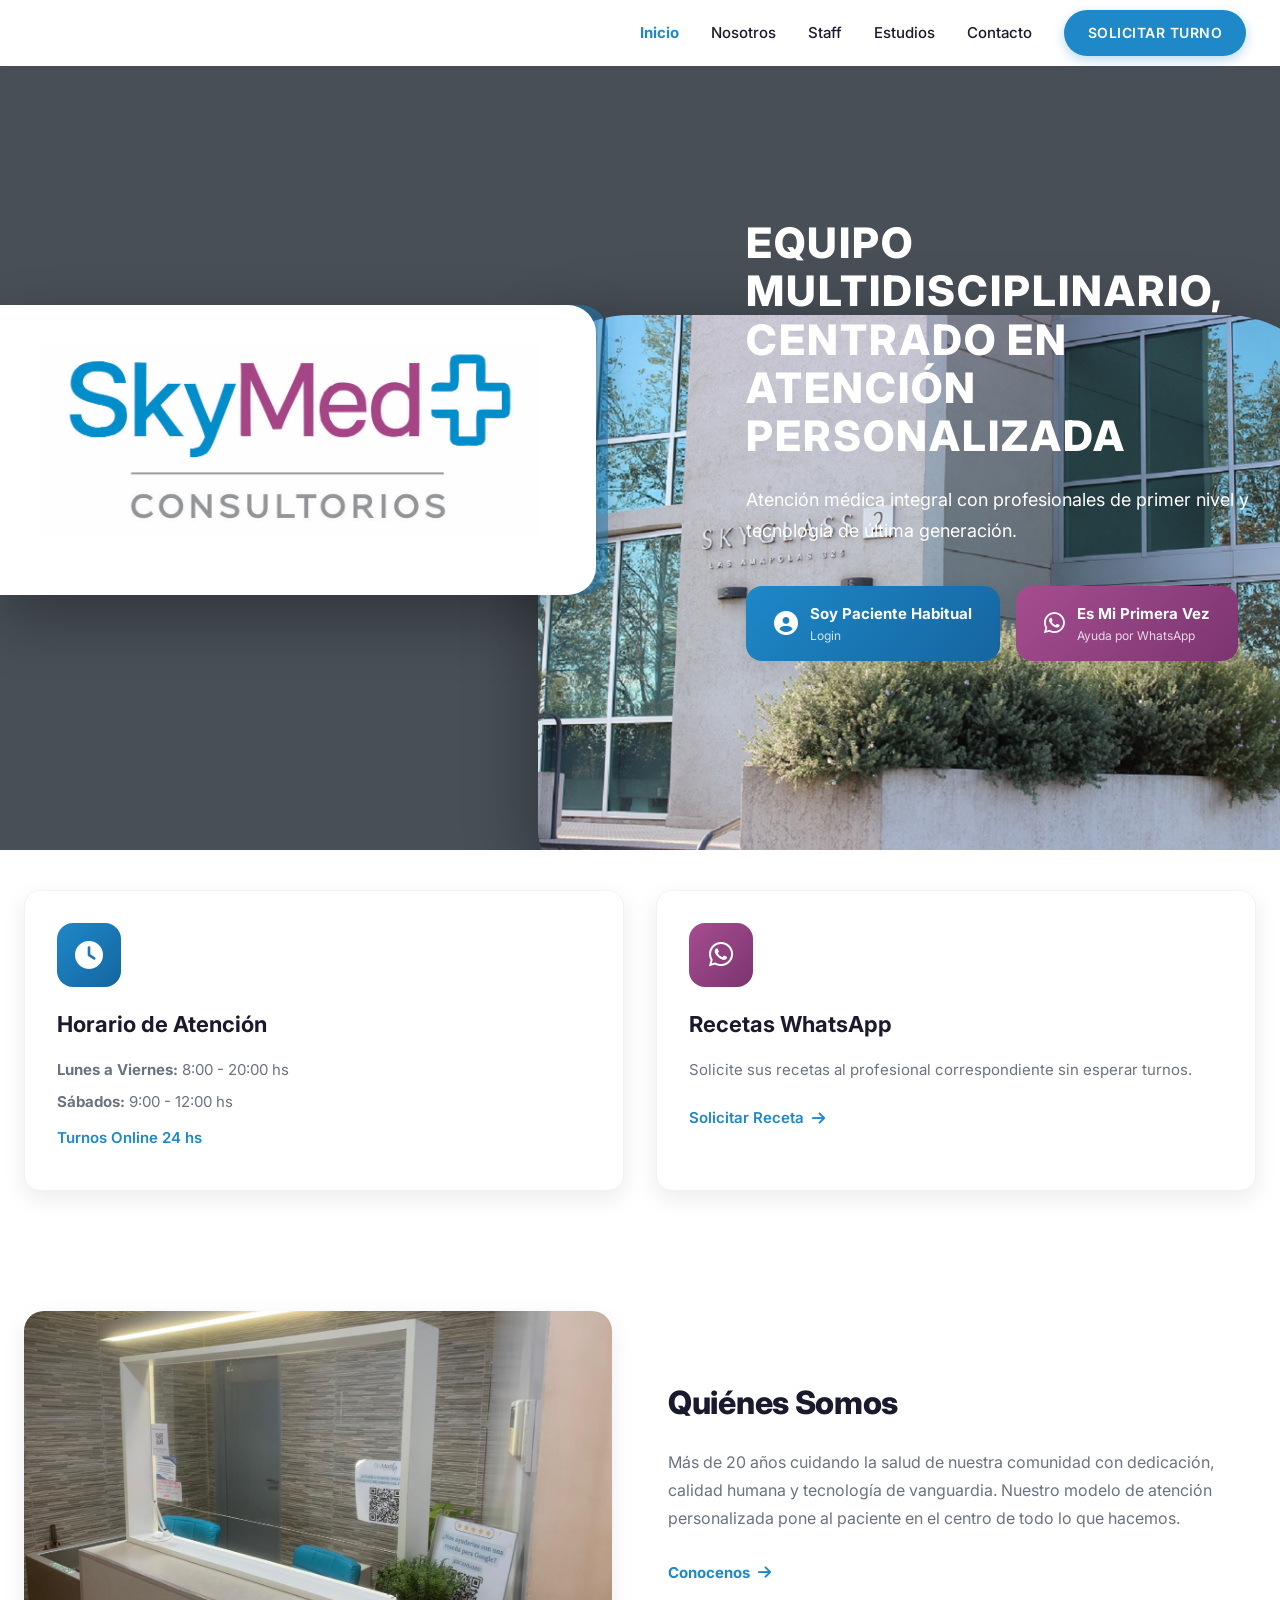
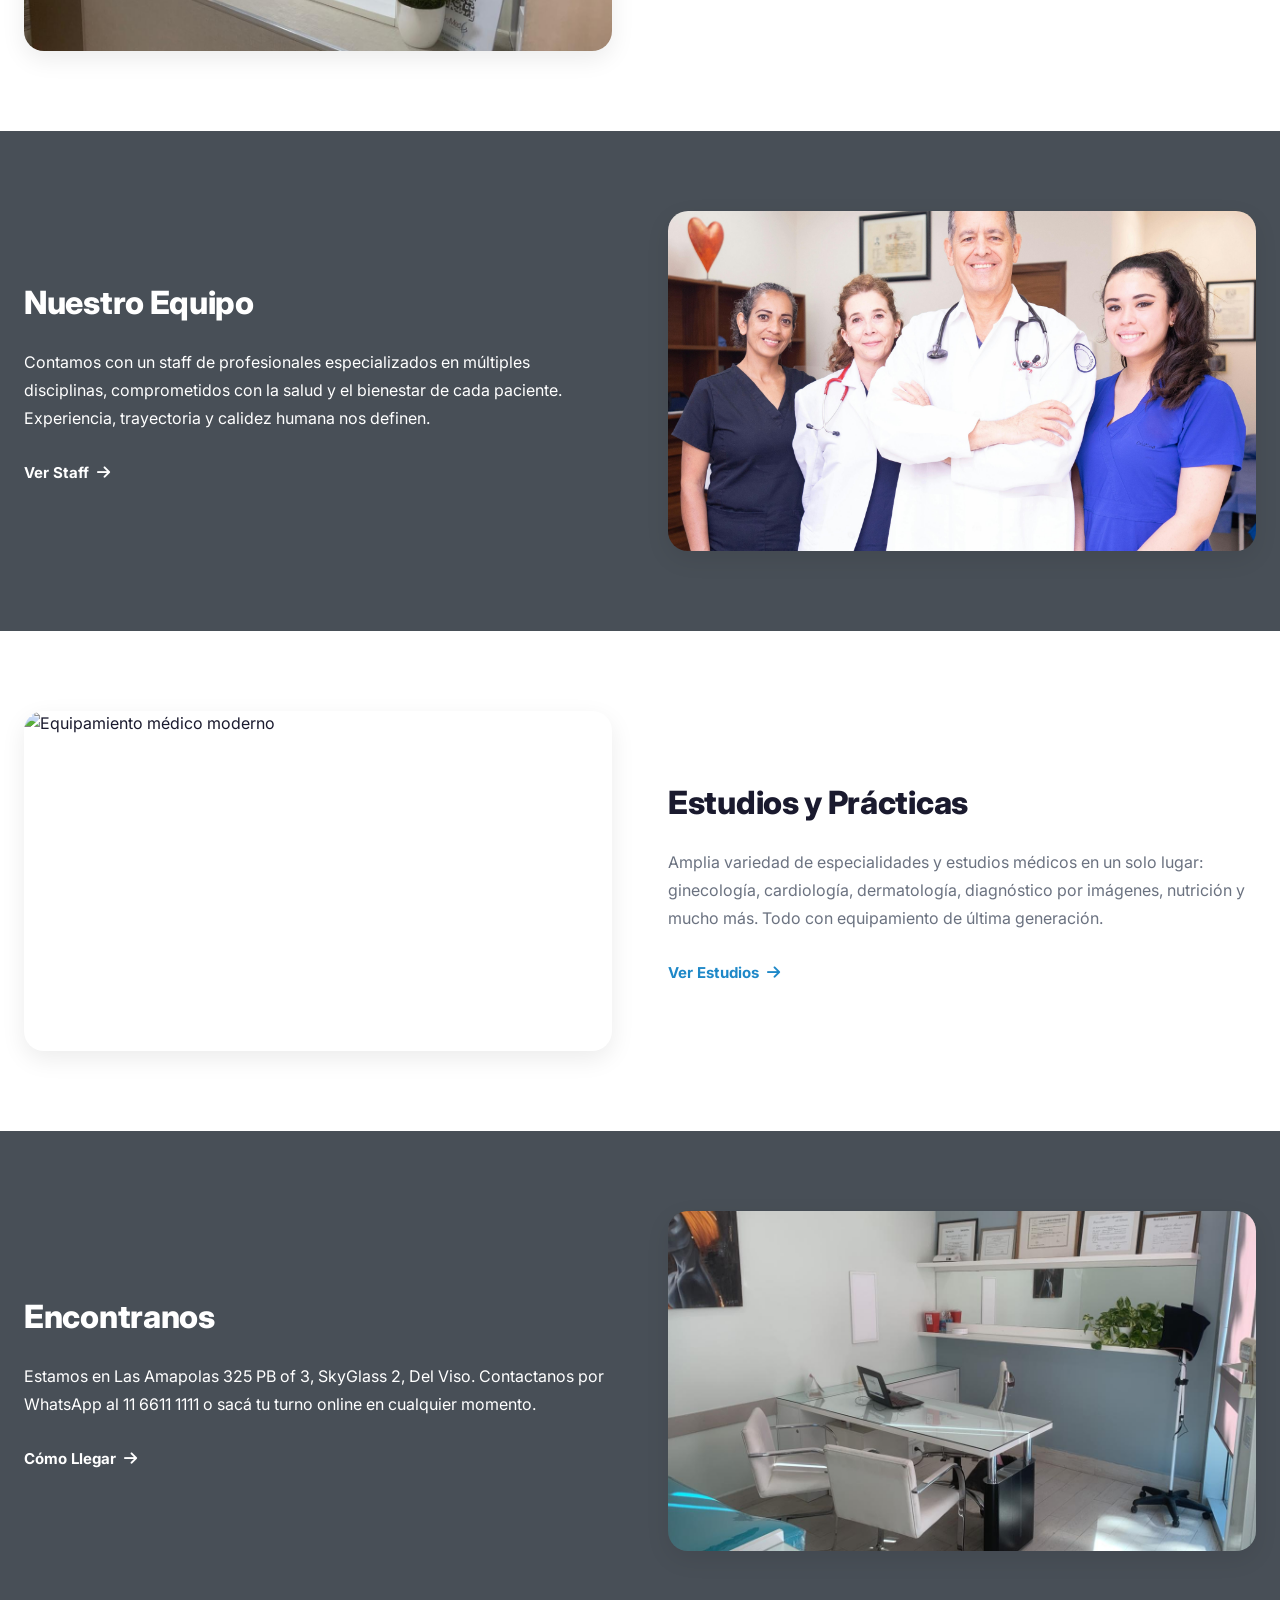
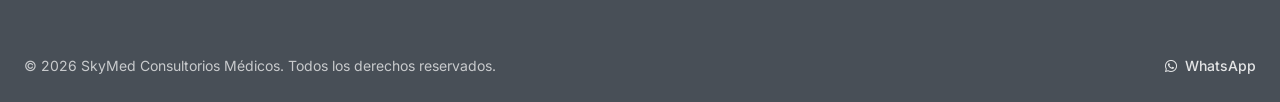
==== index.html @ 0db90db1 "terminada" ====
﻿<!DOCTYPE html>
<html lang="es">
<head>
    <meta charset="UTF-8">
    <meta name="viewport" content="width=device-width, initial-scale=1.0">
    <title>SkyMed Consultorios | Tu Salud en Manos Expertas</title>
    <link rel="icon" type="image/png" href="images/favicon.png">
    <link rel="preconnect" href="https://fonts.googleapis.com">
    <link rel="preconnect" href="https://fonts.gstatic.com" crossorigin>
    <link href="https://fonts.googleapis.com/css2?family=Inter:wght@300;400;500;600;700;800&display=swap" rel="stylesheet">
    <link rel="stylesheet" href="https://cdnjs.cloudflare.com/ajax/libs/font-awesome/6.4.0/css/all.min.css">
    <link rel="stylesheet" href="css/style.css">
</head>
<body>

    <!-- Navigation -->
    <nav class="navbar">
        <div class="container-fluid">
            <span></span>
            <div class="nav-right">
                <ul class="nav-menu">
                    <li><a href="index.html" class="active">Inicio</a></li>
                    <li><a href="nosotros.html">Nosotros</a></li>
                    <li><a href="staff.html">Staff</a></li>
                    <li><a href="estudios.html">Estudios</a></li>
                    <li><a href="contacto.html">Contacto</a></li>
                </ul>
                <div class="nav-actions">
                    <a href="https://blipdoc.com/portal/skymedconsultorios" class="cta-btn" target="_blank" rel="noopener">SOLICITAR TURNO</a>
                </div>
                <button class="mobile-toggle">
                    <span></span>
                    <span></span>
                    <span></span>
                </button>
            </div>
        </div>
    </nav>

    <!-- Hero Section -->
    <section class="hero-section">
        <div class="hero-logo-card">
            <img src="images/logo.png" alt="SkyMed Consultorios" class="hero-logo-img">
        </div>
        <div class="hero-center">
            <h1 class="hero-heading">
                EQUIPO MULTIDISCIPLINARIO,<br>
                CENTRADO EN ATENCIÓN<br>
                PERSONALIZADA
            </h1>
            <p class="hero-text">Atención médica integral con profesionales de primer nivel y tecnología de última generación.</p>
            <div class="hero-ctas">
                <a href="https://blipdoc.com/portal/skymedconsultorios" class="btn btn-primary">
                    <i class="fa-solid fa-user-circle"></i>
                    <div>
                        <strong>Soy Paciente Habitual</strong>
                        <small>Login</small>
                    </div>
                </a>
                <a href="https://wa.me/5491166111111" class="btn btn-secondary">
                    <i class="fa-brands fa-whatsapp"></i>
                    <div>
                        <strong>Es Mi Primera Vez</strong>
                        <small>Ayuda por WhatsApp</small>
                    </div>
                </a>
            </div>
        </div>
        <img src="images/consultorio.jpg" alt="" class="hero-person-img" aria-hidden="true">
    </section>

    <!-- Info Cards Section -->
    <section class="info-cards-section">
        <div class="container-fluid">
            <div class="info-cards-grid">
                <div class="info-card">
                    <div class="info-icon">
                        <i class="fa-solid fa-clock"></i>
                    </div>
                    <h3>Horario de Atención</h3>
                    <div class="info-content">
                        <p><strong>Lunes a Viernes:</strong> 8:00 - 20:00 hs</p>
                        <p><strong>Sábados:</strong> 9:00 - 12:00 hs</p>
                        <p class="highlight-text">Turnos Online 24 hs</p>
                    </div>
                </div>
                
                <div class="info-card">
                    <div class="info-icon green">
                        <i class="fa-brands fa-whatsapp"></i>
                    </div>
                    <h3>Recetas WhatsApp</h3>
                    <div class="info-content">
                        <p>Solicite sus recetas al profesional correspondiente sin esperar turnos.</p>
                        <a href="https://wa.me/5491166111111" class="card-link">Solicitar Receta <i class="fa-solid fa-arrow-right"></i></a>
                    </div>
                </div>
                

            </div>
        </div>
    </section>


    <!-- Quiénes Somos -->
    <section class="index-section">
        <div class="container-fluid">
            <div class="index-section-wrapper">
                <div class="index-section-img">
                    <img src="images/quienessomos.jpeg" alt="Equipo médico" loading="lazy">
                </div>
                <div class="index-section-content">
                    <h2 class="index-section-title">Quiénes Somos</h2>
                    <p>Más de 20 años cuidando la salud de nuestra comunidad con dedicación, calidad humana y tecnología de vanguardia. Nuestro modelo de atención personalizada pone al paciente en el centro de todo lo que hacemos.</p>
                    <a href="nosotros.html" class="index-section-link">Conocenos <i class="fa-solid fa-arrow-right"></i></a>
                </div>
            </div>
        </div>
    </section>

    <!-- Nuestro Equipo -->
    <section class="index-section index-section--alt">
        <div class="container-fluid">
            <div class="index-section-wrapper index-section-wrapper--reverse">
                <div class="index-section-img">
                    <img src="images/hero.jpg" alt="Profesionales de la salud" loading="lazy">
                </div>
                <div class="index-section-content">
                    <h2 class="index-section-title" style="color: white;">Nuestro Equipo</h2>
                    <p style="color: white;">Contamos con un staff de profesionales especializados en múltiples disciplinas, comprometidos con la salud y el bienestar de cada paciente. Experiencia, trayectoria y calidez humana nos definen.</p>
                    <a href="staff.html" class="index-section-link" style="color: white;">Ver Staff <i class="fa-solid fa-arrow-right"></i></a>
                </div>
            </div>
        </div>
    </section>

    <!-- Estudios y Prácticas -->
    <section class="index-section">
        <div class="container-fluid">
            <div class="index-section-wrapper">
                <div class="index-section-img">
                    <img src="https://images.unsplash.com/photo-1581595220892-b0739db3ba8c?w=640&q=80" alt="Equipamiento médico moderno" loading="lazy">
                </div>
                <div class="index-section-content">
                    <h2 class="index-section-title">Estudios y Prácticas</h2>
                    <p>Amplia variedad de especialidades y estudios médicos en un solo lugar: ginecología, cardiología, dermatología, diagnóstico por imágenes, nutrición y mucho más. Todo con equipamiento de última generación.</p>
                    <a href="estudios.html" class="index-section-link">Ver Estudios <i class="fa-solid fa-arrow-right"></i></a>
                </div>
            </div>
        </div>
    </section>

    <!-- Encontranos -->
    <section class="index-section index-section--alt">
        <div class="container-fluid">
            <div class="index-section-wrapper index-section-wrapper--reverse">
                <div class="index-section-img">
                    <img src="images/interior2.jpeg" alt="Consultorio SkyMed" loading="lazy">
                </div>
                <div class="index-section-content">
                    <h2 class="index-section-title" style="color: white;">Encontranos</h2>
                    <p style="color: white;">Estamos en Las Amapolas 325 PB of 3, SkyGlass 2, Del Viso. Contactanos por WhatsApp al 11 6611 1111 o sacá tu turno online en cualquier momento.</p>
                    <a href="contacto.html" class="index-section-link" style="color: white;">Cómo Llegar <i class="fa-solid fa-arrow-right"></i></a>
                </div>
            </div>
        </div>
    </section>

    <footer class="footer-bottom-simple">
        <div class="container-fluid footer-bar">
            <span>&copy; 2026 SkyMed Consultorios M&eacute;dicos. Todos los derechos reservados.</span>
            <div class="footer-bar-contact">
                <a href="https://wa.me/5491166111111"><i class="fa-brands fa-whatsapp"></i> WhatsApp</a>
            </div>
        </div>
    </footer>

    <script src="js/main.js"></script>
</body>
</html>
---- css/style.css ----
:root {
    --primary: #1E88C8;
    --primary-dark: #1565A0;
    --accent: #A64D8F;
    --text-primary: #1a1a2e;
    --text-secondary: #6b7280;
    --bg-light: #f8fafc;
    --white: #ffffff;
    --shadow-sm: 0 2px 8px rgba(0,0,0,0.04);
    --shadow-md: 0 8px 24px rgba(0,0,0,0.08);
    --shadow-lg: 0 20px 50px rgba(0,0,0,0.12);
    --radius: 16px;
    --transition: all 0.3s cubic-bezier(0.4, 0, 0.2, 1);
}

* {
    margin: 0;
    padding: 0;
    box-sizing: border-box;
}

html {
    scroll-behavior: smooth;
}

body {
    font-family: 'Inter', -apple-system, BlinkMacSystemFont, sans-serif;
    color: var(--text-primary);
    background: var(--white);
    line-height: 1.6;
    overflow-x: hidden;
}

/* Animation Base Classes */
.fade-in {
    animation: fadeInUp 1.2s ease-out forwards;
    animation-fill-mode: both;
}

.slide-in-left {
    animation: slideInLeft 1.2s ease-out forwards;
    animation-fill-mode: both;
}

.slide-in-right {
    animation: slideInRight 1.2s ease-out forwards;
    animation-fill-mode: both;
}

.scale-in {
    animation: scaleIn 1s ease-out forwards;
    animation-fill-mode: both;
}

.bounce-in {
    animation: bounceIn 1.2s cubic-bezier(0.34, 1.56, 0.64, 1) forwards;
    animation-fill-mode: both;
}

/* Hero-specific animations */
.hero-fade-up {
    animation: heroFadeUp 1.4s cubic-bezier(0.16, 1, 0.3, 1) forwards;
    animation-fill-mode: both;
}

.hero-reveal {
    animation: heroReveal 1.6s cubic-bezier(0.16, 1, 0.3, 1) forwards;
    animation-fill-mode: both;
}

.hero-scale-fade {
    animation: heroScaleFade 1.5s cubic-bezier(0.16, 1, 0.3, 1) forwards;
    animation-fill-mode: both;
}

/* Animation Delays */
.delay-1 { animation-delay: 0.1s; }
.delay-2 { animation-delay: 0.2s; }
.delay-3 { animation-delay: 0.3s; }
.delay-4 { animation-delay: 0.4s; }
.delay-5 { animation-delay: 0.5s; }
.delay-6 { animation-delay: 0.6s; }
.delay-7 { animation-delay: 0.7s; }
.delay-8 { animation-delay: 0.8s; }

.container-fluid {
    max-width: 1400px;
    margin: 0 auto;
    padding: 0 24px;
}

/* Navigation */
.navbar {
    position: fixed;
    top: 0;
    left: 0;
    right: 0;
    background: rgba(255, 255, 255, 1);
    backdrop-filter: blur(10px);
    z-index: 1000;
    padding: 10px;
    box-shadow: var(--shadow-sm);
    animation: slideDown 0.6s ease;
}

.navbar .container-fluid {
    display: flex;
    justify-content: space-between;
    align-items: center;
}

.brand {
    display: flex;
    align-items: center;
}

.logo-image {
    height: 70px;
    width: auto;
    object-fit: contain;
}

.logo {
    font-size: 24px;
    font-weight: 800;
    color: var(--text-primary);
    letter-spacing: -0.5px;
}

.logo-subtitle {
    font-size: 14px;
    font-weight: 400;
    color: var(--primary);
}

.nav-menu {
    display: flex;
    gap: 32px;
    list-style: none;
}

.nav-menu a {
    text-decoration: none;
    color: var(--text-primary);
    font-weight: 500;
    font-size: 15px;
    transition: var(--transition);
}

.nav-menu a:hover {
    color: var(--primary);
}

.nav-actions {
    display: flex;
    align-items: center;
    gap: 16px;
}

.nav-right {
    display: flex;
    align-items: center;
    gap: 32px;
}

.nav-menu a.active {
    color: var(--primary);
    font-weight: 700;
}

.phone-btn {
    color: var(--text-primary);
    font-weight: 600;
    font-size: 14px;
    text-decoration: none;
    display: flex;
    align-items: center;
    gap: 8px;
    padding: 8px 16px;
    border-radius: 8px;
    transition: var(--transition);
}

.phone-btn:hover {
    background: var(--bg-light);
}

.cta-btn {
    background: var(--primary);
    color: var(--white);
    padding: 12px 24px;
    border-radius: 50px;
    font-weight: 600;
    font-size: 14px;
    text-decoration: none;
    text-transform: uppercase;
    letter-spacing: 0.5px;
    transition: var(--transition);
    box-shadow: 0 4px 12px rgba(30, 136, 200, 0.3);
}

.cta-btn:hover {
    background: var(--primary-dark);
    transform: translateY(-2px);
    box-shadow: 0 6px 20px rgba(30, 136, 200, 0.4);
}

.mobile-toggle {
    display: none;
    flex-direction: column;
    gap: 5px;
    background: none;
    border: none;
    cursor: pointer;
    padding: 8px;
}

.mobile-toggle span {
    width: 24px;
    height: 2px;
    background: var(--text-primary);
    border-radius: 2px;
    transition: var(--transition);
}

/* Hero Section */
.hero-section {
    min-height: 100vh;
    padding-top: 80px;
    position: relative;
    display: flex;
    align-items: center;
    overflow: hidden;
    background: #484F57;
}




.hero-logo-card {
    background: #ffffff;
    border-radius: 0 28px 28px 0;
    display: flex;
    align-items: center;
    justify-content: center;
    padding: 40px 56px 60px 40px;
    box-shadow: 0 24px 60px rgba(0,0,0,0.3), 12px 0 0 rgba(30, 136, 200, 0.5);
    z-index: 2;
    transform: translateY(-40px);
}

.hero-center {
    flex: 1;
    padding: 0px 20px 100px 150px;
    max-width: 850px;
    z-index: 2;
}

.hero-person-img {
    position: absolute;
    right: -3%;
    bottom: 0;
    height: 65%;
    width: auto;
    border-radius: 12%;
    object-fit: contain;
    z-index: 1;
    pointer-events: none;
    user-select: none;
    filter: drop-shadow(-16px 0 28px rgba(0,0,0,0.25));
}

.hero-logo-img {
    width: 500px;
    height: auto;
    object-fit: contain;
}

.hero-heading {
    font-size: 42px;
    font-weight: 800;
    line-height: 1.15;
    margin-bottom: 24px;
    color: white;
    letter-spacing: 2px;
    opacity: 0;
}

.highlight {
    color: var(--primary);
    display: block;
}

.hero-text {
    font-size: 18px;
    color: white;
    margin-bottom: 40px;
    line-height: 1.7;
    opacity: 0;
}

.hero-ctas {
    display: flex;
    gap: 16px;
    flex-wrap: wrap;
    opacity: 0;
}

.btn {
    display: inline-flex;
    align-items: center;
    gap: 12px;
    padding: 16px 28px;
    border-radius: var(--radius);
    font-weight: 600;
    text-decoration: none;
    transition: var(--transition);
    box-shadow: var(--shadow-md);
}

.btn i {
    font-size: 24px;
}

.btn div {
    text-align: left;
}

.btn strong {
    display: block;
    font-size: 15px;
}

.btn small {
    display: block;
    font-size: 12px;
    opacity: 0.8;
    font-weight: 400;
}

.btn-primary {
    background: linear-gradient(135deg, #1E88C8 0%, #1565A0 100%);
    color: var(--white);
}

.btn-primary:hover {
    transform: translateY(-3px);
    box-shadow: 0 12px 32px rgba(30, 136, 200, 0.35);
}

.btn-secondary {
    background: linear-gradient(135deg, #A64D8F 0%, #7B3570 100%);
    color: var(--white);
}

.btn-secondary:hover {
    transform: translateY(-3px);
    box-shadow: 0 12px 32px rgba(166, 77, 143, 0.35);
}

.hero-right {
    display: flex;
    flex-direction: column;
    justify-content: center;
    padding-left: 60px;
}

.specialties-card {
    background: var(--white);
    border-radius: 24px;
    padding: 32px;
    box-shadow: var(--shadow-lg);
    max-width: 700px;
    width: 100%;
    max-height: 105vh;
    overflow-y: auto;
    opacity: 0;
}

.card-title {
    font-size: 20px;
    font-weight: 700;
    margin-bottom: 24px;
    color: var(--text-primary);
    text-align: center;
}

.specialties-grid {
    display: grid;
    grid-template-columns: repeat(4, 1fr);
    gap: 12px;
}

.spec-item {
    display: flex;
    flex-direction: column;
    align-items: center;
    gap: 8px;
    padding: 12px 8px;
    border-radius: 12px;
    background: var(--bg-light);
    transition: var(--transition);
    cursor: pointer;
}

.spec-item:hover {
    background: var(--white);
    box-shadow: var(--shadow-sm);
    transform: translateY(-4px);
}

.spec-icon {
    width: 44px;
    height: 44px;
    border-radius: 12px;
    background: linear-gradient(135deg, #e0f2fe 0%, #bae6fd 100%);
    color: var(--accent);
    display: flex;
    align-items: center;
    justify-content: center;
    font-size: 20px;
}

.spec-item p {
    font-size: 11px;
    font-weight: 600;
    color: var(--text-primary);
    text-align: center;
    line-height: 1.2;
}

/* Info Cards Section */
.info-cards-section {
    padding: 40px 0;
    background: var(--white);
    margin-top: -50px;
    position: relative;
    z-index: 5;
}

.info-cards-grid {
    display: grid;
    grid-template-columns: repeat(auto-fit, minmax(300px, 1fr));
    gap: 32px;
}

.info-card {
    background: var(--white);
    border-radius: var(--radius);
    padding: 32px;
    box-shadow: var(--shadow-md);
    transition: var(--transition);
    border: 1px solid rgba(0,0,0,0.05);
}

.info-card:hover {
    transform: translateY(-8px);
    box-shadow: var(--shadow-lg);
}

.info-icon {
    width: 64px;
    height: 64px;
    border-radius: 16px;
    background: linear-gradient(135deg, #1E88C8 0%, #1565A0 100%);
    color: var(--white);
    display: flex;
    align-items: center;
    justify-content: center;
    font-size: 28px;
    margin-bottom: 20px;
}

.info-icon.green {
    background: linear-gradient(135deg, #A64D8F 0%, #7B3570 100%);
}

.info-icon.blue {
    background: linear-gradient(135deg, #1E88C8 0%, #1565A0 100%);
}

.info-card h3 {
    font-size: 22px;
    font-weight: 700;
    margin-bottom: 16px;
    color: var(--text-primary);
}

.info-content p {
    font-size: 15px;
    color: var(--text-secondary);
    line-height: 1.6;
    margin-bottom: 8px;
}

.info-content .highlight-text {
    color: var(--primary);
    font-weight: 600;
    margin-top: 12px;
}

.info-content .small-text {
    font-size: 13px;
    color: #9ca3af;
}

.card-link {
    display: inline-flex;
    align-items: center;
    gap: 8px;
    margin-top: 16px;
    color: var(--primary);
    font-weight: 600;
    font-size: 15px;
    text-decoration: none;
    transition: var(--transition);
}

.card-link:hover {
    gap: 12px;
    color: var(--primary-dark);
}

/* About Section */
.about-section {
    padding: 100px 0;
    background: linear-gradient(180deg, var(--white) 0%, var(--bg-light) 100%);
}

.about-wrapper {
    display: grid;
    grid-template-columns: 1fr 1fr;
    gap: 60px;
    align-items: center;
}

.about-image {
    position: relative;
    border-radius: 24px;
    overflow: hidden;
    box-shadow: var(--shadow-lg);
}

.consultorio-img {
    width: 100%;
    height: 100%;
    object-fit: cover;
    display: block;
    transition: var(--transition);
}

.about-image:hover .consultorio-img {
    transform: scale(1.05);
}

.about-content {
    padding: 20px;
}

.about-content .section-heading {
    text-align: left;
    margin-bottom: 24px;
    font-size: 42px;
}

.about-intro {
    font-size: 18px;
    color: var(--text-secondary);
    margin-bottom: 40px;
    line-height: 1.7;
}

.about-feature {
    display: flex;
    gap: 20px;
    margin-bottom: 32px;
    align-items: flex-start;
}

.feature-icon {
    width: 56px;
    height: 56px;
    min-width: 56px;
    border-radius: 12px;
    background: linear-gradient(135deg, var(--primary) 0%, var(--primary-dark) 100%);
    color: var(--white);
    display: flex;
    align-items: center;
    justify-content: center;
    font-size: 24px;
}

.about-feature h4 {
    font-size: 20px;
    font-weight: 700;
    margin-bottom: 8px;
    color: var(--text-primary);
}

.about-feature p {
    font-size: 15px;
    color: var(--text-secondary);
    line-height: 1.6;
}

/* Medical Checkups Section */
.checkups-section {
    padding: 60px 0;
    background: linear-gradient(180deg, #f8fafc 0%, var(--white) 100%);
}

.section-subtitle {
    text-align: center;
    font-size: 18px;
    color: var(--text-secondary);
    margin-top: -40px;
    margin-bottom: 60px;
}

.checkups-grid {
    display: grid;
    grid-template-columns: repeat(auto-fit, minmax(320px, 1fr));
    gap: 32px;
}

.checkup-card {
    background: var(--white);
    border-radius: var(--radius);
    padding: 36px;
    box-shadow: var(--shadow-sm);
    transition: var(--transition);
    border: 2px solid transparent;
}

.checkup-card:hover {
    border-color: var(--primary);
    transform: translateY(-8px);
    box-shadow: var(--shadow-lg);
}

.checkup-icon {
    width: 72px;
    height: 72px;
    border-radius: 16px;
    background: linear-gradient(135deg, #e0f2fe 0%, #bae6fd 100%);
    color: var(--accent);
    display: flex;
    align-items: center;
    justify-content: center;
    font-size: 32px;
    margin-bottom: 24px;
}

.checkup-card h3 {
    font-size: 20px;
    font-weight: 700;
    margin-bottom: 12px;
    color: var(--text-primary);
}

.checkup-card p {
    font-size: 15px;
    color: var(--text-secondary);
    line-height: 1.7;
}

/* ========================
   SECTION HEADING GENERIC
======================== */
.section-heading {
    font-size: 40px;
    font-weight: 800;
    text-align: center;
    margin-bottom: 16px;
    color: var(--text-primary);
}

/* ========================
   NAV LOGO (subpages)
======================== */
.nav-logo-link {
    display: flex;
    align-items: center;
    text-decoration: none;
    flex-shrink: 0;
}

.nav-logo-img {
    height: 56px;
    width: auto;
    object-fit: contain;
}

.nav-menu a.active {
    color: var(--primary);
    font-weight: 700;
}

/* ========================
   PAGE HEADER (subpages)
======================== */
.page-header {
    position: relative;
    background-size: cover;
    background-position: center;
    background-repeat: no-repeat;
    padding: 120px 0 56px;
    margin-top: 0;
}

.page-header::before {
    content: '';
    position: absolute;
    inset: 0;
    background: rgba(30, 40, 55, 0.72);
    z-index: 1;
}

.page-header .container-fluid {
    position: relative;
    z-index: 2;
}

.page-header--staff {
    background-image: url('../images/interior.jpeg');
}

.page-header--estudios {
    background-image: url('../images/interior2.jpeg');
}

.page-header--nosotros {
    background-image: url('../images/consultorio.jpg');
}

.page-header--contacto {
    background-image: url('../images/otroconsultorio.jpeg');
}

.page-header-title {
    font-size: 52px;
    font-weight: 800;
    color: white;
    letter-spacing: 6px;
    margin: 0 0 12px;
}

.page-header-subtitle {
    font-size: 17px;
    color: rgba(255,255,255,0.65);
    margin: 0;
}

/* ========================
   NOSOTROS PAGE
======================== */
.nosotros-section {
    background: var(--white);
    padding-bottom: 80px;
}

.nosotros-wrapper {
    display: grid;
    grid-template-columns: 1fr 1fr;
    gap: 60px;
    align-items: center;
    padding: 80px 0;
}

.nosotros-left {
    display: flex;
    flex-direction: column;
    gap: 32px;
}

.nosotros-map-img {
    width: 100%;
    border-radius: var(--radius);
    box-shadow: var(--shadow-md);
    object-fit: cover;
}

.nosotros-subtitle {
    font-size: 26px;
    font-weight: 700;
    color: var(--text-primary);
    margin-bottom: 28px;
    line-height: 1.3;
}

.nosotros-text {
    font-size: 17px;
    color: var(--text-secondary);
    line-height: 1.85;
    margin-bottom: 20px;
}

.lema-card {
    background: #484F57;
    border-radius: 20px;
    padding: 48px 40px;
    text-align: center;
}

.lema-label {
    font-size: 12px;
    font-weight: 700;
    letter-spacing: 4px;
    color: rgba(255,255,255,0.55);
    text-transform: uppercase;
    margin-bottom: 24px;
}

.lema-quote {
    font-size: 22px;
    font-weight: 600;
    color: white;
    font-style: italic;
    line-height: 1.6;
    margin: 0;
    padding: 0;
    border: none;
}

/* ========================
   STAFF PAGE
======================== */
.staff-section {
    background: var(--bg-light);
    padding-bottom: 80px;
    max-width: 1800px;
}

/* Filter bar */
.staff-filters-toggle {
    display: none;
}

.staff-filters {
    display: flex;
    flex-wrap: wrap;
    gap: 10px;
    padding: 32px 0 8px;
    justify-content: center;
    top: 72px;
    z-index: 90;
    background: var(--bg-light);
    padding-bottom: 18px;
}

.staff-filters-list {
    display: contents;
}

.staff-filter-btn {
    padding: 8px 18px;
    border: 2px solid rgba(30, 136, 200, 0.2);
    border-radius: 50px;
    background: var(--white);
    color: var(--text-secondary);
    font-family: 'Inter', sans-serif;
    font-size: 14px;
    font-weight: 500;
    cursor: pointer;
    transition: var(--transition);
    white-space: nowrap;
}

.staff-filter-btn:hover {
    border-color: var(--primary);
    color: var(--primary);
    background: rgba(30, 136, 200, 0.06);
}

.staff-filter-btn.active {
    background: linear-gradient(135deg, var(--primary) 0%, var(--primary-dark) 100%);
    color: white;
    border-color: transparent;
    box-shadow: 0 4px 12px rgba(30, 136, 200, 0.3);
}

/* Staff groups flow grid */
.staff-groups-flow {
    display: grid;
    grid-template-columns: repeat(4, 1fr);
    gap: 30px;
    padding-top: 40px;
}

.staff-group[data-count="4"] { grid-column: span 4; }
.staff-group[data-count="3"] { grid-column: span 3; }
.staff-group[data-count="2"] { grid-column: span 2; }
.staff-group[data-count="1"] { grid-column: span 1; }

/* Visual order for optimal row packing */
.staff-group[data-category="cardiologia"] { order: 1; }
.staff-group[data-category="clinica-medica"] { order: 2; }
.staff-group[data-category="cirugia-plastica"] { order: 3; }
.staff-group[data-category="dermatologia"] { order: 4; }
.staff-group[data-category="diagnosticos-por-imagenes"] { order: 5; }
.staff-group[data-category="pediatria"] { order: 6; }
.staff-group[data-category="fonoaudiologia"] { order: 7; }
.staff-group[data-category="proctologia"] { order: 8; }
.staff-group[data-category="neumonologia"] { order: 9; }
.staff-group[data-category="psicologia"] { order: 10; }
.staff-group[data-category="oftalmologia"] { order: 11; }
.staff-group[data-category="traumatologia"] { order: 12; }
.staff-group[data-category="rpg"] { order: 13; }
.staff-group[data-category="endocrinologia"] { order: 14; }
.staff-group[data-category="flebologia"] { order: 15; }
.staff-group[data-category="gastroenterologia"] { order: 16; }
.staff-group[data-category="ginecologia"] { order: 17; }
.staff-group[data-category="neurociencias"] { order: 18; }
.staff-group[data-category="nutricion"] { order: 19; }
.staff-group[data-category="otorrinolaringologia"] { order: 20; }
.staff-group[data-category="urologia"] { order: 21; }

.staff-group {
    padding-top: 0;
}

.staff-group:first-child {
    padding-top: 0;
}

.staff-group.hidden {
    display: none;
}

.staff-group-header {
    display: flex;
    align-items: center;
    gap: 10px;
    margin-bottom: 16px;
    padding-bottom: 10px;
    border-bottom: 2px solid rgba(30, 136, 200, 0.15);
}

.staff-group-icon {
    width: 34px;
    height: 34px;
    border-radius: 9px;
    background: linear-gradient(135deg, var(--primary) 0%, var(--primary-dark) 100%);
    color: white;
    display: flex;
    align-items: center;
    justify-content: center;
    font-size: 15px;
    flex-shrink: 0;
}

.staff-group-title {
    font-size: 16px;
    font-weight: 700;
    color: var(--text-primary);
    letter-spacing: 0.3px;
    white-space: nowrap;
    overflow: hidden;
    text-overflow: ellipsis;
}

.staff-grid {
    display: grid;
    grid-template-columns: repeat(auto-fit, minmax(300px, 300px));
    gap: 20px;
}

.staff-card {
    background: var(--white);
    border-radius: var(--radius);
    overflow: hidden;
    text-align: center;
    transition: var(--transition);
    border: 2px solid transparent;
    box-shadow: var(--shadow-sm);
}

.staff-card:hover {
    border-color: var(--primary);
    transform: translateY(-4px);
    box-shadow: var(--shadow-md);
}

.staff-card-img {
    width: 100%;
    height: 300px;
    object-fit: cover;
    display: block;
}

.staff-card-body {
    padding: 24px 20px;
}

.staff-card-name {
    font-size: 17px;
    font-weight: 700;
    color: var(--text-primary);
    margin-bottom: 6px;
}

.staff-card-specialty {
    font-size: 14px;
    color: var(--primary);
    font-weight: 600;
    text-transform: uppercase;
    letter-spacing: 0.5px;
    margin-bottom: 12px;
}

.staff-card-insurance {
    font-size: 13px;
    color: var(--text-secondary);
    display: flex;
    align-items: center;
    justify-content: center;
    gap: 6px;
}

.staff-card-insurance i {
    color: var(--primary);
    font-size: 14px;
}

.staff-placeholder {
    padding: 100px 0;
    text-align: center;
    font-size: 22px;
    color: var(--text-secondary);
    font-style: italic;
}

/* ========================
   ESTUDIOS PAGE
======================== */
.estudios-section {
    background: var(--white);
    padding-bottom: 80px;
}

.estudios-grid {
    display: grid;
    grid-template-columns: repeat(auto-fill, minmax(400px, 1fr));
    gap: 28px;
    padding: 70px 0;
    align-items: start;
}

.estudio-card {
    background: var(--white);
    border-radius: var(--radius);
    padding: 32px;
    box-shadow: var(--shadow-md);
    border: 1px solid rgba(0,0,0,0.05);
    border-top: 4px solid #1E88C8;
    transition: var(--transition);
    display: flex;
    flex-direction: column;
    height: auto;
}

.estudio-card:hover {
    transform: translateY(-6px);
    box-shadow: var(--shadow-lg);
    border-top-color: #A64D8F;
}

.estudio-icon {
    width: 56px;
    height: 56px;
    border-radius: 14px;
    background: linear-gradient(135deg, #1E88C8 0%, #1565A0 100%);
    color: white;
    display: flex;
    align-items: center;
    justify-content: center;
    font-size: 24px;
    margin-bottom: 20px;
}

.estudio-card h3 {
    font-size: 18px;
    font-weight: 700;
    color: var(--text-primary);
    margin-bottom: 16px;
}

.estudio-card ul {
    list-style: none;
    padding: 0;
    margin: 0;
    display: flex;
    flex-direction: column;
    gap: 8px;
}

.estudio-card ul li {
    font-size: 14px;
    color: var(--text-secondary);
    padding-left: 18px;
    position: relative;
    line-height: 1.5;
}

.estudio-card ul li::before {
    content: '—';
    position: absolute;
    left: 0;
    color: #1E88C8;
    font-weight: 700;
}

/* ========================
   CONTACTO PAGE
======================== */
.contacto-section {
    background: var(--white);
    padding-bottom: 80px;
}

.contacto-wrapper {
    display: grid;
    grid-template-columns: 1fr 1fr;
    gap: 60px;
    align-items: start;
    padding: 70px 0;
}

.contacto-map iframe {
    border-radius: 16px;
    width: 100%;
    height: 450px;
}

.contacto-title {
    font-size: 28px;
    font-weight: 700;
    color: var(--text-primary);
    margin-bottom: 40px;
}

.contacto-items {
    display: flex;
    flex-direction: column;
    gap: 28px;
}

.contacto-item {
    display: flex;
    align-items: flex-start;
    gap: 20px;
}

.contacto-icon {
    width: 52px;
    height: 52px;
    min-width: 52px;
    border-radius: 14px;
    background: linear-gradient(135deg, #1E88C8 0%, #1565A0 100%);
    color: white;
    display: flex;
    align-items: center;
    justify-content: center;
    font-size: 22px;
}

.contacto-icon.violet {
    background: linear-gradient(135deg, #A64D8F 0%, #7B3570 100%);
}

.contacto-label {
    font-size: 12px;
    font-weight: 700;
    letter-spacing: 2px;
    text-transform: uppercase;
    color: var(--text-secondary);
    margin-bottom: 6px;
}

.contacto-value {
    font-size: 17px;
    font-weight: 600;
    color: var(--text-primary);
    text-decoration: none;
    line-height: 1.6;
}

a.contacto-value:hover {
    color: var(--primary);
}

/* ========================
   FOOTER SIMPLE BAR
======================== */
.footer-bottom-simple {
    background: #484F57;
    padding: 24px 0;
    margin-top: auto;
}

.footer-bar {
    display: flex;
    justify-content: space-between;
    align-items: center;
    gap: 16px;
    flex-wrap: wrap;
    color: rgba(255,255,255,0.7);
    font-size: 14px;
}

.footer-bar-contact {
    display: flex;
    gap: 24px;
}

.footer-bar-contact a {
    color: rgba(255,255,255,0.85);
    text-decoration: none;
    font-size: 14px;
    font-weight: 500;
    display: flex;
    align-items: center;
    gap: 8px;
    transition: var(--transition);
}

.footer-bar-contact a:hover {
    color: white;
}

/* Footer Section */
.footer-section {
    background: linear-gradient(180deg, #f8fafc 0%, #e5e7eb 100%);
    padding: 80px 0 0;
}

.footer-content {
    display: grid;
    grid-template-columns: 1fr 1fr;
    gap: 60px;
    margin-bottom: 60px;
}

.footer-left {
    display: flex;
    align-items: center;
    min-height: 450px;
}

.footer-map {
    width: 100%;
    height: 100%;
}

.footer-map iframe {
    border-radius: 12px;
}

.footer-right {
    display: flex;
    flex-direction: column;
    justify-content: center;
}

.footer-title {
    font-size: 24px;
    font-weight: 700;
    margin-bottom: 20px;
    color: var(--text-primary);
}

.footer-title.mt {
    margin-top: 40px;
}

.contact-info {
    display: flex;
    flex-direction: column;
    gap: 16px;
}

.contact-item {
    display: flex;
    align-items: center;
    gap: 12px;
    font-size: 16px;
    color: var(--text-secondary);
}

.contact-item i {
    font-size: 20px;
    color: var(--primary);
    width: 24px;
}

.schedule {
    font-size: 16px;
    color: var(--text-secondary);
    line-height: 1.8;
}

.social-icons {
    display: flex;
    gap: 16px;
    margin-top: 32px;
}

.social-icons a {
    width: 48px;
    height: 48px;
    border-radius: 50%;
    background: var(--white);
    display: flex;
    align-items: center;
    justify-content: center;
    color: var(--text-primary);
    font-size: 20px;
    transition: var(--transition);
    box-shadow: var(--shadow-sm);
}

.social-icons a:hover {
    background: var(--primary);
    color: var(--white);
    transform: translateY(-4px);
    box-shadow: var(--shadow-md);
}

.footer-bottom {
    background: rgba(0, 0, 0, 0.05);
    padding: 24px 0;
    text-align: center;
}

.footer-bottom p {
    font-size: 14px;
    color: var(--text-secondary);
}

/* ===== INDEX SECTIONS ===== */
.index-section {
    padding: 80px 0;
    background: var(--white);
}

.index-section--alt {
    background: #484F57;
}

.index-section-wrapper {
    display: grid;
    grid-template-columns: 1fr 1fr;
    gap: 56px;
    align-items: center;
    position: relative;
    cursor: pointer;
}

.index-section-wrapper--reverse {
    direction: rtl;
}

.index-section-wrapper--reverse > * {
    direction: ltr;
}

.index-section-img {
    border-radius: 20px;
    overflow: hidden;
    box-shadow: var(--shadow-md);
}

.index-section-img img {
    width: 100%;
    height: 340px;
    object-fit: cover;
    display: block;
    transition: transform 0.5s ease;
}

.index-section-img:hover img {
    transform: scale(1.04);
}

.index-section-title {
    font-size: 32px;
    font-weight: 800;
    color: var(--text-primary);
    margin-bottom: 20px;
    letter-spacing: -0.3px;
}

.index-section-content p {
    font-size: 16px;
    color: var(--text-secondary);
    line-height: 1.75;
    margin-bottom: 28px;
}

.index-section-link {
    display: inline-flex;
    align-items: center;
    gap: 8px;
    font-size: 15px;
    font-weight: 700;
    color: var(--primary);
    text-decoration: none;
    transition: var(--transition);
}

.index-section-link::after {
    content: '';
    position: absolute;
    inset: 0;
    z-index: 1;
}

.index-section-link:hover {
    color: var(--accent);
    gap: 12px;
}

/* ===== CONSULTORIO FOTOS ===== */
.consultorio-fotos-section {
    background: #f8fafc;
    padding: 70px 0;
}

.consultorio-fotos-title {
    font-size: 32px;
    font-weight: 700;
    color: var(--text-primary);
    margin-bottom: 40px;
    text-align: center;
}

.consultorio-fotos-grid {
    display: grid;
    grid-template-columns: 1fr 1fr;
    gap: 32px;
}

.consultorio-foto-block {
    position: relative;
    border-radius: 20px;
    overflow: hidden;
    box-shadow: var(--shadow-md);
}

.consultorio-foto {
    width: 100%;
    height: 500px;
    object-fit: cover;
    display: block;
    transition: transform 0.4s ease;
}

.consultorio-foto-block:hover .consultorio-foto {
    transform: scale(1.04);
}

.interior-placeholder {
    background: linear-gradient(135deg, #484F57 0%, #384049 100%);
    height: 340px;
    display: flex;
    flex-direction: column;
    align-items: center;
    justify-content: center;
    gap: 12px;
    color: rgba(255,255,255,0.35);
    font-size: 52px;
}

.interior-placeholder p {
    font-size: 18px;
    font-weight: 600;
    color: rgba(255,255,255,0.6);
    margin: 0;
}

.interior-placeholder span {
    font-size: 13px;
    color: rgba(255,255,255,0.3);
}

.foto-label {
    position: absolute;
    bottom: 16px;
    left: 20px;
    background: rgba(0,0,0,0.55);
    color: white;
    font-size: 12px;
    font-weight: 600;
    padding: 6px 14px;
    border-radius: 20px;
    backdrop-filter: blur(4px);
    letter-spacing: 0.5px;
    text-transform: uppercase;
}

/* ===== ESTUDIO DOCTOR BADGE ===== */
.estudio-doctors-badges {
    display: flex;
    flex-direction: column;
    gap: 8px;
    margin-top: 16px;
}

.estudio-doctors-badges .estudio-doctor-badge {
    margin-top: 0;
}

.estudio-doctor-badge {
    display: flex;
    align-items: center;
    gap: 12px;
    margin-top: 16px;
    padding: 10px 12px;
    background: rgba(30, 136, 200, 0.05);
    border-radius: 12px;
    border: 1px solid rgba(30, 136, 200, 0.12);
}

.estudio-doctor-img {
    width: 48px;
    height: 48px;
    border-radius: 50%;
    object-fit: cover;
    border: 2px solid var(--primary);
    flex-shrink: 0;
}

.estudio-doctor-info {
    display: flex;
    flex-direction: column;
    gap: 2px;
}

.estudio-doctor-name {
    font-size: 13px;
    font-weight: 600;
    color: var(--text-primary);
}

.estudio-doctor-insurance {
    font-size: 12px;
    color: var(--text-secondary);
}

.estudio-doctor-insurance i {
    color: var(--primary);
    margin-right: 4px;
}

/* ===== ESTUDIO TURNO BUTTON ===== */
.estudio-turno {
    margin-top: auto;
    padding-top: 16px;
    border-top: 1px solid rgba(0,0,0,0.06);
}

.estudio-turno-btn {
    display: inline-flex;
    align-items: center;
    gap: 8px;
    background: linear-gradient(135deg, var(--primary) 0%, var(--primary-dark) 100%);
    color: white;
    font-size: 13px;
    font-weight: 700;
    padding: 10px 20px;
    border-radius: 50px;
    text-decoration: none;
    letter-spacing: 0.3px;
    transition: var(--transition);
    box-shadow: 0 4px 12px rgba(30, 136, 200, 0.25);
}

.estudio-turno-btn:hover {
    background: linear-gradient(135deg, var(--accent) 0%, #7B3570 100%);
    transform: translateY(-2px);
    box-shadow: 0 6px 16px rgba(166, 77, 143, 0.3);
}

/* ========================
   POPUP CONTENT STYLES
======================== */
.popup-estudio-detail {
    text-align: center;
    padding: 16px 0;
}

.popup-estudio-icon {
    width: 72px;
    height: 72px;
    border-radius: 18px;
    background: linear-gradient(135deg, var(--primary) 0%, var(--primary-dark) 100%);
    color: white;
    display: flex;
    align-items: center;
    justify-content: center;
    font-size: 32px;
    margin: 0 auto 24px;
}

.popup-estudio-title {
    font-size: 28px;
    font-weight: 800;
    color: var(--text-primary);
    margin-bottom: 24px;
}

.popup-estudio-list {
    list-style: none;
    padding: 0;
    margin: 0 auto 32px;
    max-width: 400px;
    text-align: left;
    display: flex;
    flex-direction: column;
    gap: 10px;
}

.popup-estudio-list li {
    font-size: 15px;
    color: var(--text-secondary);
    padding-left: 20px;
    position: relative;
    line-height: 1.6;
}

.popup-estudio-list li::before {
    content: '—';
    position: absolute;
    left: 0;
    color: var(--primary);
    font-weight: 700;
}

.popup-no-data {
    font-size: 15px;
    color: var(--text-secondary);
    line-height: 1.7;
    margin-bottom: 28px;
}

.popup-turno {
    text-align: center;
    margin-top: 28px;
    padding-top: 20px;
    border-top: 1px solid rgba(0,0,0,0.06);
}

.popup-doctors-title {
    font-size: 28px;
    font-weight: 800;
    color: var(--text-primary);
    text-align: center;
    margin-bottom: 32px;
}

.popup-doctors-grid {
    display: grid;
    grid-template-columns: repeat(auto-fill, minmax(220px, 1fr));
    gap: 24px;
}

.popup-doctor-card {
    background: var(--bg-light);
    border-radius: var(--radius);
    padding: 24px 16px;
    text-align: center;
    transition: var(--transition);
    border: 2px solid transparent;
}

.popup-doctor-card:hover {
    border-color: var(--primary);
    transform: translateY(-3px);
    box-shadow: var(--shadow-sm);
}

.popup-doctor-img {
    width: 110px;
    height: 110px;
    border-radius: 50%;
    object-fit: cover;
    margin: 0 auto 16px;
    display: block;
    border: 4px solid var(--white);
    box-shadow: var(--shadow-sm);
}

.popup-doctor-name {
    font-size: 15px;
    font-weight: 700;
    color: var(--text-primary);
    margin-bottom: 4px;
}

.popup-doctor-spec {
    font-size: 13px;
    color: var(--primary);
    font-weight: 600;
    text-transform: uppercase;
    letter-spacing: 0.3px;
    margin-bottom: 8px;
}

.popup-doctor-insurance {
    font-size: 12px;
    color: var(--text-secondary);
    display: flex;
    align-items: center;
    justify-content: center;
    gap: 5px;
}

.popup-doctor-insurance i {
    color: var(--primary);
    font-size: 13px;
}

.staff-card {
    cursor: pointer;
}

.estudio-card {
    cursor: pointer;
}

/* ===== CONTACTO ACTION BUTTONS ===== */
.contacto-actions {
    display: flex;
    gap: 16px;
    margin-top: 36px;
    flex-wrap: wrap;
}

.contacto-btn {
    display: inline-flex;
    align-items: center;
    gap: 10px;
    padding: 14px 28px;
    border-radius: 50px;
    font-weight: 700;
    font-size: 15px;
    text-decoration: none;
    transition: var(--transition);
}

.contacto-btn.wsp {
    background: linear-gradient(135deg, #25D366 0%, #128C7E 100%);
    color: white;
    box-shadow: 0 4px 12px rgba(37, 211, 102, 0.3);
}

.contacto-btn.wsp:hover {
    transform: translateY(-3px);
    box-shadow: 0 8px 24px rgba(37, 211, 102, 0.4);
}

.contacto-btn.turno {
    background: linear-gradient(135deg, var(--primary) 0%, var(--primary-dark) 100%);
    color: white;
    box-shadow: 0 4px 12px rgba(30, 136, 200, 0.3);
}

.contacto-btn.turno:hover {
    transform: translateY(-3px);
    box-shadow: 0 8px 24px rgba(30, 136, 200, 0.4);
}

/* Responsive Design */
@media (max-width: 1024px) {
    .hero-person-img {
        height: 55%;
        right: -5%;
    }

    .hero-center {
        padding: 0 32px 60px 80px;
        max-width: none;
    }

    .hero-logo-card {
        padding: 40px 40px 40px 28px;
    }

    .hero-logo-img {
        width: 360px;
    }

    .hero-heading {
        font-size: 32px;
    }

    .consultorio-fotos-grid {
        grid-template-columns: 1fr;
    }

    .nosotros-wrapper {
        grid-template-columns: 1fr;
        gap: 40px;
    }
    
    .footer-content {
        grid-template-columns: 1fr;
    }
}

@media (max-width: 768px) {
    .nav-menu, .nav-actions {
        display: none;
        flex-direction: column;
        width: 100%;
        padding: 16px 24px;
    }

    .nav-menu {
        gap: 0;
        order: 1;
    }

    .nav-menu li {
        width: 100%;
    }

    .nav-menu a {
        display: block;
        padding: 12px 0;
        border-bottom: 1px solid rgba(0,0,0,0.06);
    }

    .nav-actions {
        padding-top: 8px;
        order: 2;
    }

    .nav-menu.active {
        display: flex;
    }

    .nav-actions.active {
        display: flex;
    }

    .navbar .container-fluid {
        flex-wrap: wrap;
    }

    .nav-right {
        flex-wrap: wrap;
    }

    .mobile-toggle {
        display: flex;
    }

    .mobile-toggle.active span:nth-child(1) {
        transform: rotate(45deg) translate(5px, 5px);
    }

    .mobile-toggle.active span:nth-child(2) {
        opacity: 0;
    }

    .mobile-toggle.active span:nth-child(3) {
        transform: rotate(-45deg) translate(5px, -5px);
    }
    
    .hero-section {
        flex-direction: column;
        min-height: auto;
        padding-top: 80px;
        padding-bottom: 40px;
        gap: 24px;
    }

    .hero-logo-card {
        border-radius: 0 16px 16px 0;
        align-self: flex-start;
        padding: 24px 32px 24px 20px;
        min-height: auto;
        box-shadow: 0 12px 32px rgba(0,0,0,0.2), 6px 0 0 rgba(30, 136, 200, 0.5);
        transform: translateY(0px);
    }

    .hero-logo-img {
        width: 220px;
    }

    .hero-center {
        padding: 0 24px 24px;
        text-align: center;
        max-width: none;
    }

    .hero-ctas {
        justify-content: center;
        flex-direction: column;
        align-items: center;
    }

    .hero-ctas .btn {
        width: 100%;
        max-width: 320px;
        justify-content: center;
    }

    .hero-person-img {
        position: relative;
        right: auto;
        bottom: auto;
        width: 100%;
        height: auto;
        max-height: 300px;
        border-radius: 0;
        object-fit: cover;
        filter: none;
    }

    .index-section-wrapper {
        grid-template-columns: 1fr;
    }

    .index-section-wrapper--reverse {
        direction: ltr;
    }

    .hero-heading {
        font-size: 24px;
        letter-spacing: 1px;
    }
    
    .hero-text {
        font-size: 15px;
        margin-bottom: 28px;
    }
    
    .btn {
        font-size: 14px;
        padding: 14px 20px;
    }
    
    .specialties-card {
        padding: 24px;
        max-height: 60vh;
    }
    
    .specialties-grid {
        grid-template-columns: repeat(2, 1fr);
        gap: 10px;
    }
    
    .spec-item {
        padding: 10px 6px;
    }
    
    .spec-icon {
        width: 36px;
        height: 36px;
        font-size: 16px;
    }
    
    .spec-item p {
        font-size: 10px;
    }
    
    .info-cards-grid {
        grid-template-columns: 1fr;
    }
    
    .nosotros-wrapper,
    .contacto-wrapper {
        grid-template-columns: 1fr;
        gap: 40px;
    }

    .estudios-grid {
        grid-template-columns: 1fr;
    }

    .staff-groups-flow {
        grid-template-columns: 1fr;
        gap: 28px;
    }

    .staff-group[data-count="4"],
    .staff-group[data-count="3"],
    .staff-group[data-count="2"],
    .staff-group[data-count="1"] {
        grid-column: span 1;
    }

    .staff-grid {
        grid-template-columns: 1fr 1fr;
    }
    .staff-card-img{
        height: 150px;
    }
    .staff-card-name {
    font-size: 14px;
}

.staff-card-specialty {
    font-size: 12px;
}

.staff-card-insurance {
    font-size: 10px;
}

.staff-card-insurance i {
    font-size: 10px;
}

.staff-placeholder {
    font-size: 16px;

}

    .staff-filters {
        flex-direction: column;
        gap: 0;
        padding: 12px 0;
        top: 60px;
    }

    .staff-filters-toggle {
        display: flex;
        align-items: center;
        justify-content: center;
        gap: 10px;
        width: 100%;
        padding: 12px 20px;
        background: linear-gradient(135deg, var(--primary) 0%, var(--primary-dark) 100%);
        color: white;
        border: none;
        border-radius: 12px;
        font-family: 'Inter', sans-serif;
        font-size: 15px;
        font-weight: 600;
        cursor: pointer;
        transition: var(--transition);
    }

    .staff-filters-toggle-icon {
        font-size: 12px;
        transition: transform 0.3s ease;
    }

    .staff-filters.open .staff-filters-toggle-icon {
        transform: rotate(180deg);
    }

    .staff-filters-list {
        display: flex;
        flex-wrap: wrap;
        gap: 6px;
        justify-content: center;
        max-height: 0;
        overflow: hidden;
        transition: max-height 0.4s ease, padding 0.3s ease;
        padding: 0;
    }

    .staff-filters.open .staff-filters-list {
        max-height: 500px;
        padding: 12px 0 4px;
    }

    .staff-filter-btn {
        padding: 6px 14px;
        font-size: 13px;
    }

    .popup-doctors-grid {
        grid-template-columns: 1fr;
    }

    .popup-estudio-title,
    .popup-doctors-title {
        font-size: 22px;
    }
    
    .section-heading {
        font-size: 32px;
    }
}

/* Modal Styles */
.modal {
    position: fixed;
    top: 0;
    left: 0;
    right: 0;
    bottom: 0;
    z-index: 9999;
    display: none;
    align-items: center;
    justify-content: center;
    padding: 20px;
}

.modal.active {
    display: flex;
}

.modal-overlay {
    position: absolute;
    top: 0;
    left: 0;
    right: 0;
    bottom: 0;
    background: rgba(0, 0, 0, 0.7);
    backdrop-filter: blur(4px);
    animation: fadeIn 0.3s ease;
}

.modal-content {
    position: relative;
    background: var(--white);
    border-radius: 24px;
    padding: 48px;
    max-width: 500px;
    width: 100%;
    max-height: 85vh;
    overflow-y: auto;
    box-shadow: 0 25px 80px rgba(0, 0, 0, 0.3);
    animation: slideUp 0.4s ease;
    z-index: 1;
}

.modal-close {
    position: absolute;
    top: 20px;
    right: 20px;
    width: 40px;
    height: 40px;
    border-radius: 50%;
    border: none;
    background: var(--bg-light);
    color: var(--text-primary);
    font-size: 20px;
    cursor: pointer;
    display: flex;
    align-items: center;
    justify-content: center;
    transition: var(--transition);
}

.modal-close:hover {
    background: var(--primary);
    color: var(--white);
    transform: rotate(90deg);
}

.modal-title {
    font-size: 32px;
    font-weight: 800;
    margin-bottom: 32px;
    color: var(--text-primary);
    text-align: center;
}

.doctors-grid {
    display: grid;
    grid-template-columns: repeat(auto-fit, minmax(300px, 1fr));
    gap: 24px;
}

.doctor-card {
    background: var(--bg-light);
    border-radius: var(--radius);
    padding: 24px;
    text-align: center;
    transition: var(--transition);
    border: 2px solid transparent;
}

.doctor-card:hover {
    border-color: var(--primary);
    transform: translateY(-4px);
    box-shadow: var(--shadow-md);
}

.doctor-image {
    width: 120px;
    height: 120px;
    border-radius: 50%;
    margin: 0 auto 20px;
    object-fit: cover;
    border: 4px solid var(--white);
    box-shadow: var(--shadow-sm);
}

.doctor-name {
    font-size: 20px;
    font-weight: 700;
    margin-bottom: 8px;
    color: var(--text-primary);
}

.doctor-specialty {
    font-size: 14px;
    color: var(--primary);
    font-weight: 600;
    margin-bottom: 16px;
    text-transform: uppercase;
    letter-spacing: 0.5px;
}

.doctor-description {
    font-size: 14px;
    color: var(--text-secondary);
    line-height: 1.6;
    margin-bottom: 16px;
}

.doctor-info {
    display: flex;
    flex-direction: column;
    gap: 8px;
    font-size: 13px;
    color: var(--text-secondary);
}

.doctor-info-item {
    display: flex;
    align-items: center;
    justify-content: center;
    gap: 8px;
}

.doctor-info-item i {
    color: var(--primary);
    font-size: 14px;
}

/* Keyframe Animations */
@keyframes fadeInUp {
    from {
        opacity: 0;
        transform: translateY(20px);
    }
    to {
        opacity: 1;
        transform: translateY(0);
    }
}

@keyframes slideInLeft {
    from {
        opacity: 0;
        transform: translateX(-30px);
    }
    to {
        opacity: 1;
        transform: translateX(0);
    }
}

@keyframes slideInRight {
    from {
        opacity: 0;
        transform: translateX(30px);
    }
    to {
        opacity: 1;
        transform: translateX(0);
    }
}

@keyframes scaleIn {
    from {
        opacity: 0;
        transform: scale(0.95);
    }
    to {
        opacity: 1;
        transform: scale(1);
    }
}

@keyframes bounceIn {
    0% {
        opacity: 0;
        transform: translateY(20px);
    }
    60% {
        opacity: 1;
        transform: translateY(-5px);
    }
    80% {
        transform: translateY(2px);
    }
    100% {
        transform: translateY(0);
    }
}

@keyframes slideDown {
    from {
        transform: translateY(-100%);
        opacity: 0;
    }
    to {
        transform: translateY(0);
        opacity: 1;
    }
}

@keyframes float {
    0%, 100% {
        transform: translateY(0);
    }
    50% {
        transform: translateY(-10px);
    }
}

@keyframes pulse {
    0%, 100% {
        transform: scale(1);
    }
    50% {
        transform: scale(1.05);
    }
}

@keyframes fadeIn {
    from {
        opacity: 0;
    }
    to {
        opacity: 1;
    }
}

@keyframes slideUp {
    from {
        transform: translateY(30px);
        opacity: 0;
    }
    to {
        transform: translateY(0);
        opacity: 1;
    }
}

/* Hero-specific keyframes */
@keyframes heroFadeUp {
    0% {
        opacity: 0;
        transform: translateY(40px);
        filter: blur(10px);
    }
    100% {
        opacity: 1;
        transform: translateY(0);
        filter: blur(0);
    }
}

@keyframes heroReveal {
    0% {
        opacity: 0;
        transform: translateY(30px) scale(0.95);
        filter: blur(8px);
    }
    100% {
        opacity: 1;
        transform: translateY(0) scale(1);
        filter: blur(0);
    }
}

@keyframes heroScaleFade {
    0% {
        opacity: 0;
        transform: translateX(40px) scale(0.9);
        filter: blur(5px);
    }
    100% {
        opacity: 1;
        transform: translateX(0) scale(1);
        filter: blur(0);
    }
}

@media (max-width: 768px) {
    .modal-content {
        padding: 32px 24px;
    }
    
    .modal-title {
        font-size: 24px;
    }
    
    .doctors-grid {
        grid-template-columns: 1fr;
    }
}
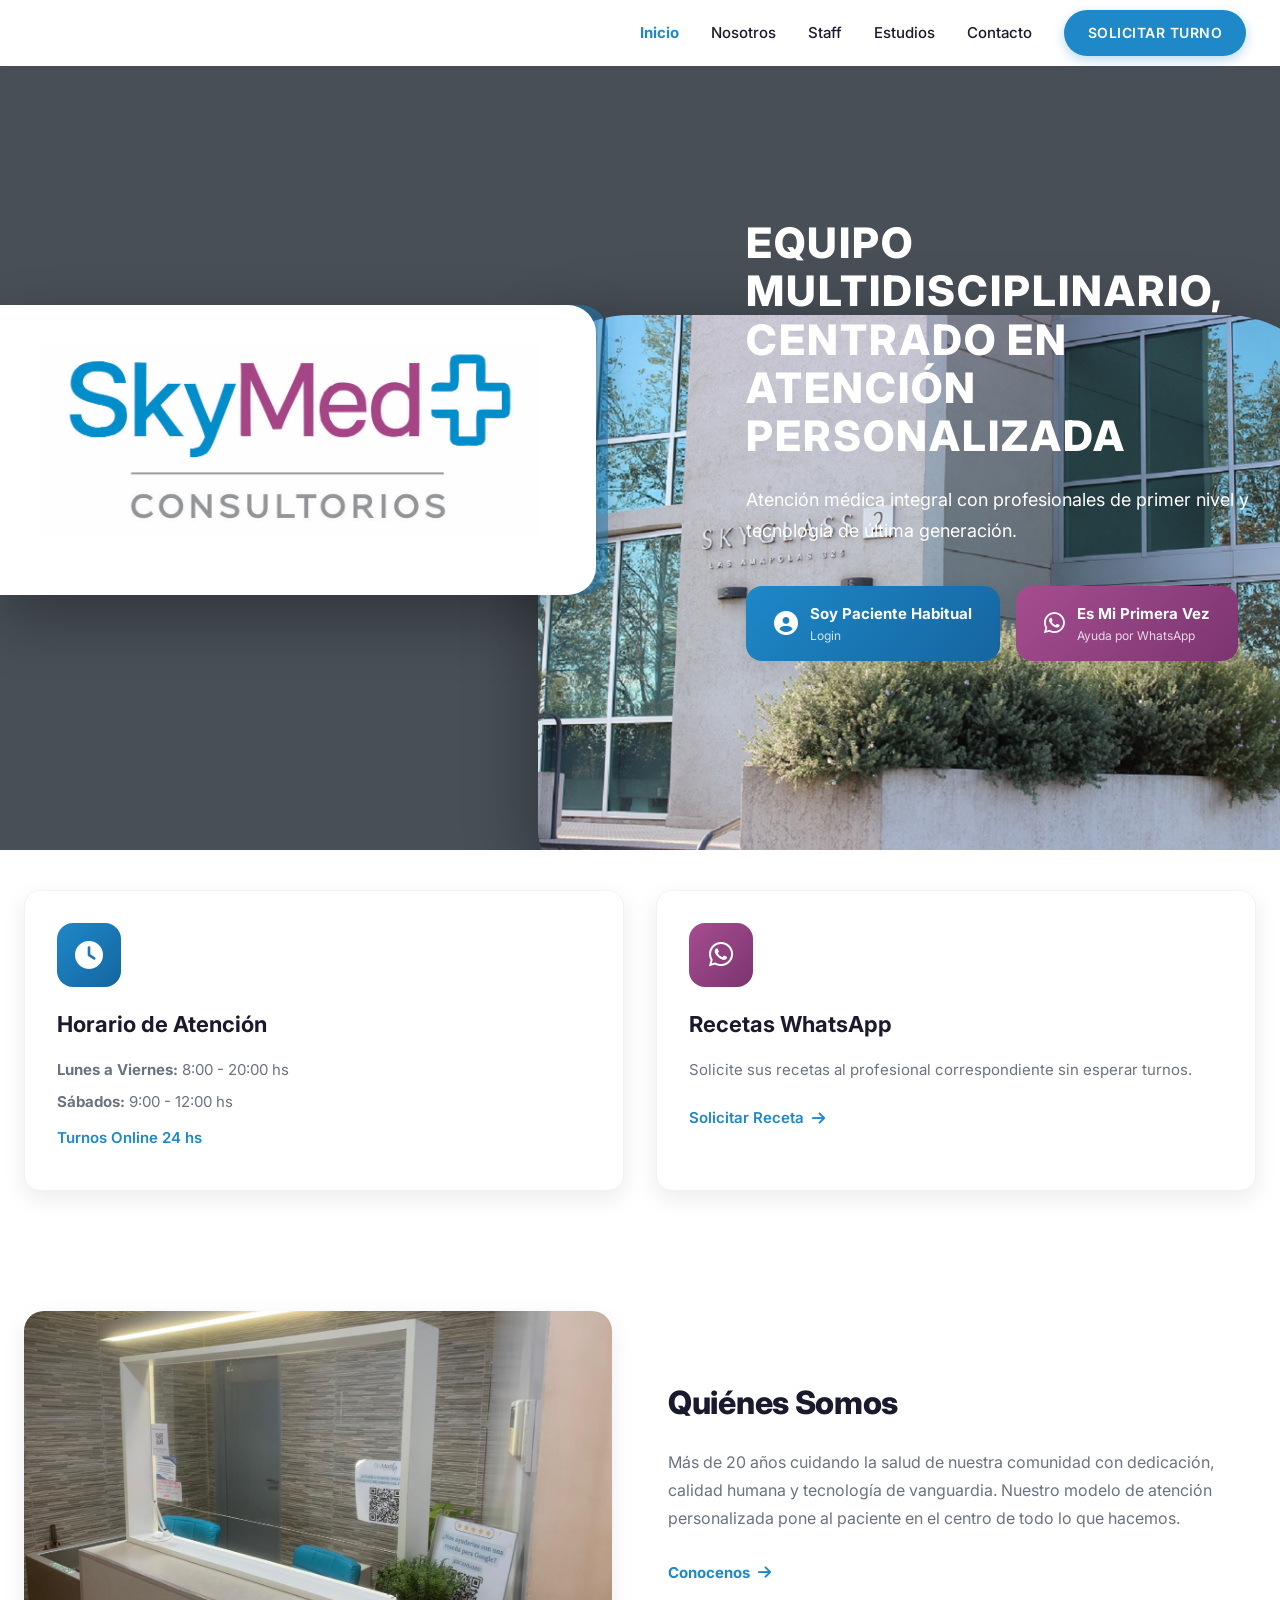
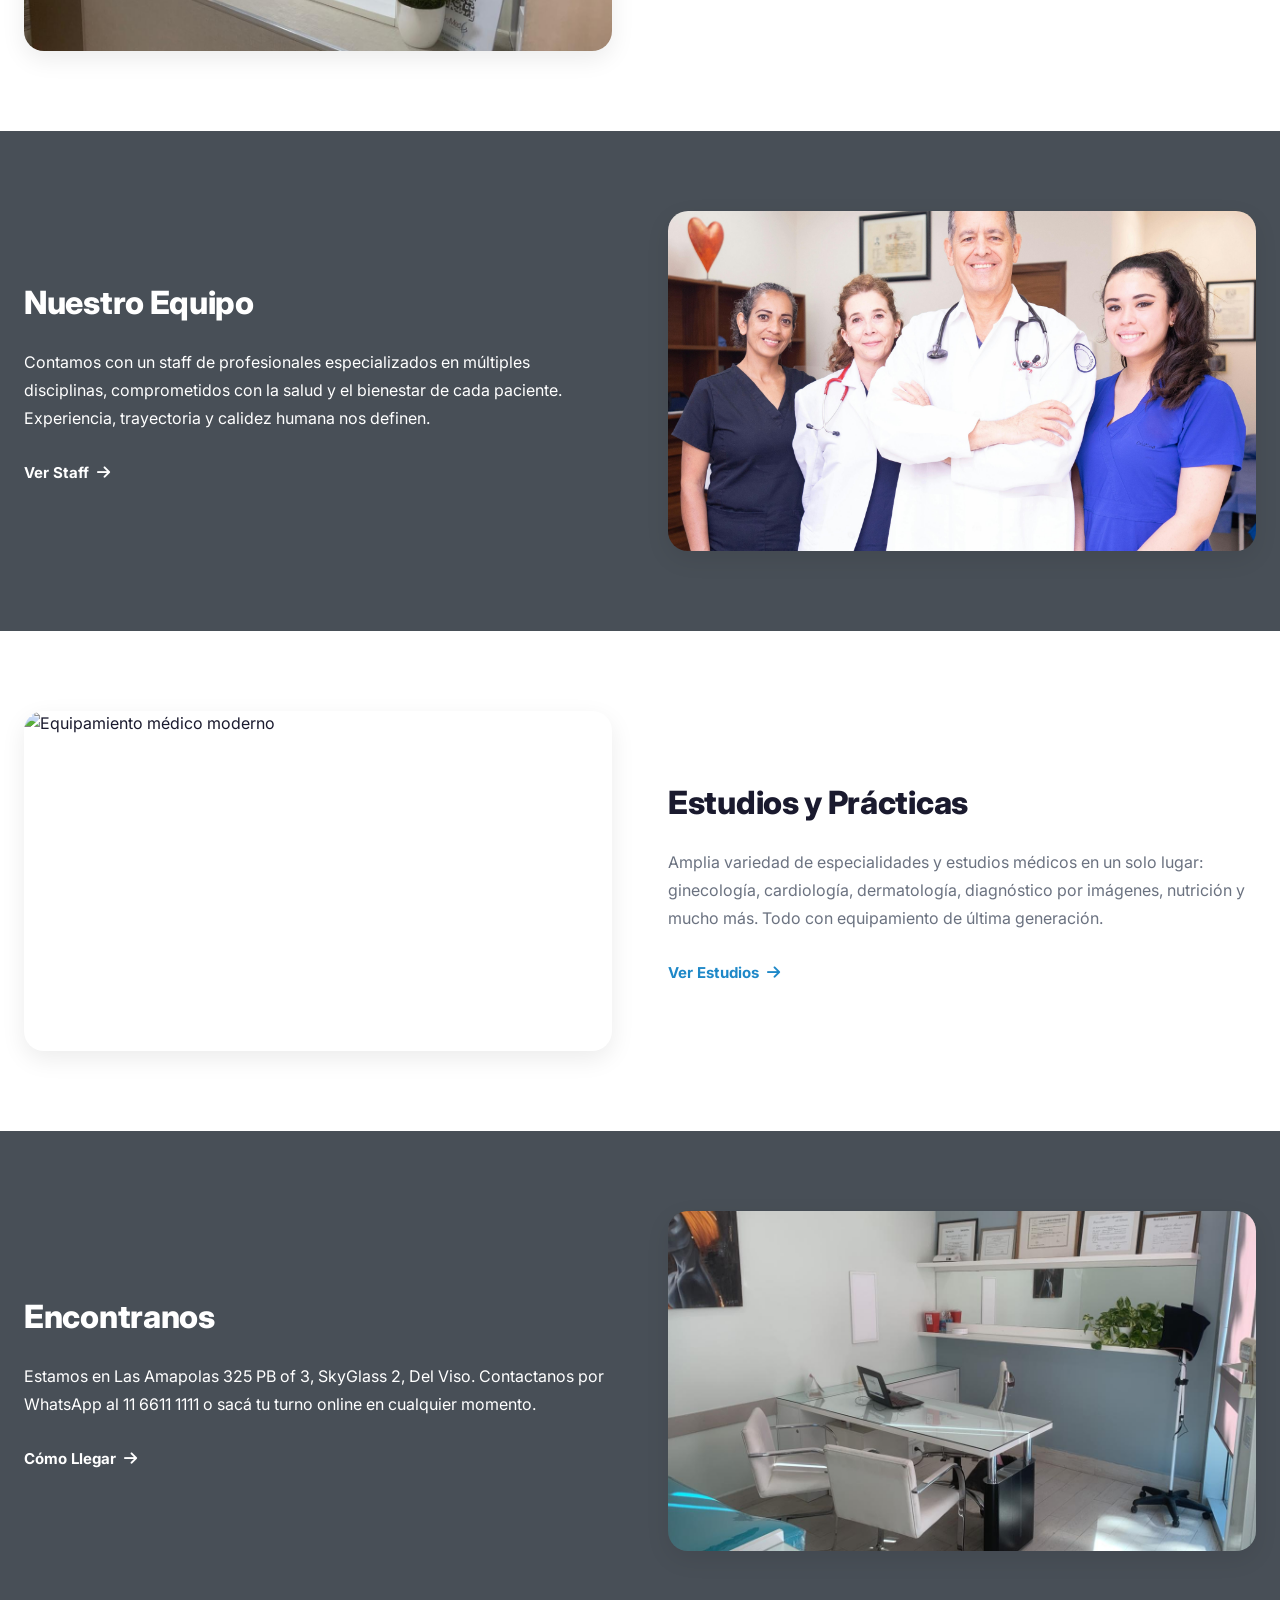
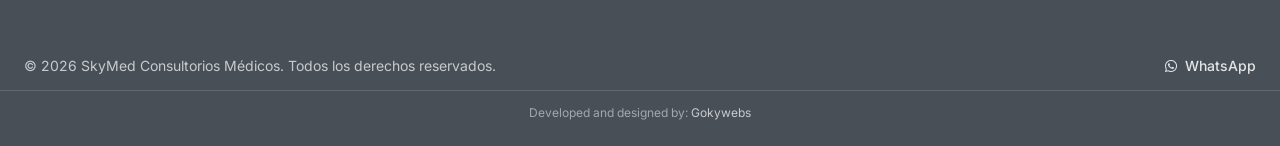
==== commit 49bdeaec: "terminada" ====
--- a/index.html
+++ b/index.html
@@ -173,6 +173,9 @@
                 <a href="https://wa.me/5491166111111"><i class="fa-brands fa-whatsapp"></i> WhatsApp</a>
             </div>
         </div>
+        <div class="container-fluid footer-credit">
+            <span>Developed and designed by: <a href="https://gokywebs.net" target="_blank" rel="noopener">Gokywebs</a></span>
+        </div>
     </footer>
 
     <script src="js/main.js"></script>
--- a/css/style.css
+++ b/css/style.css
@@ -1228,6 +1228,25 @@
     color: white;
 }
 
+.footer-credit {
+    margin-top: 12px;
+    padding-top: 12px;
+    border-top: 1px solid rgba(255,255,255,0.15);
+    text-align: center;
+    color: rgba(255,255,255,0.5);
+    font-size: 12px;
+}
+
+.footer-credit a {
+    color: rgba(255,255,255,0.7);
+    text-decoration: none;
+    transition: var(--transition);
+}
+
+.footer-credit a:hover {
+    color: white;
+}
+
 /* Footer Section */
 .footer-section {
     background: linear-gradient(180deg, #f8fafc 0%, #e5e7eb 100%);
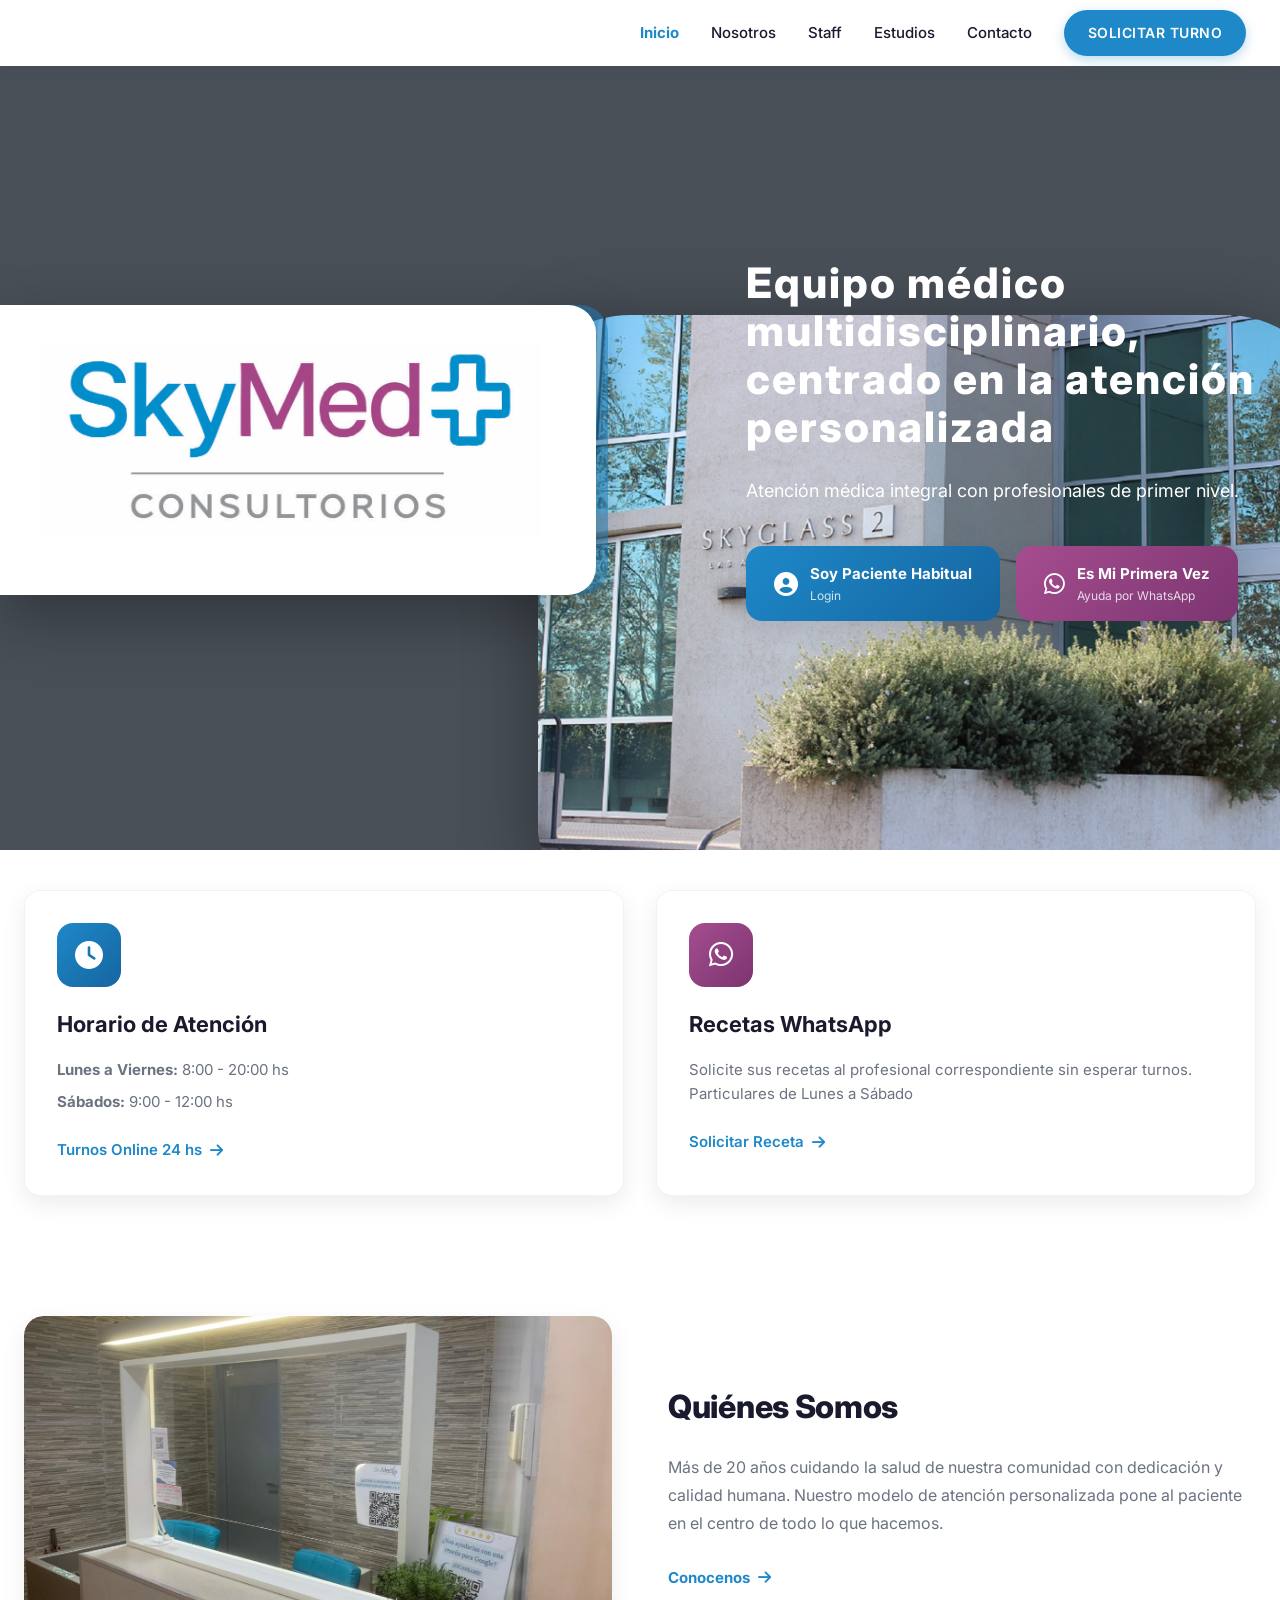
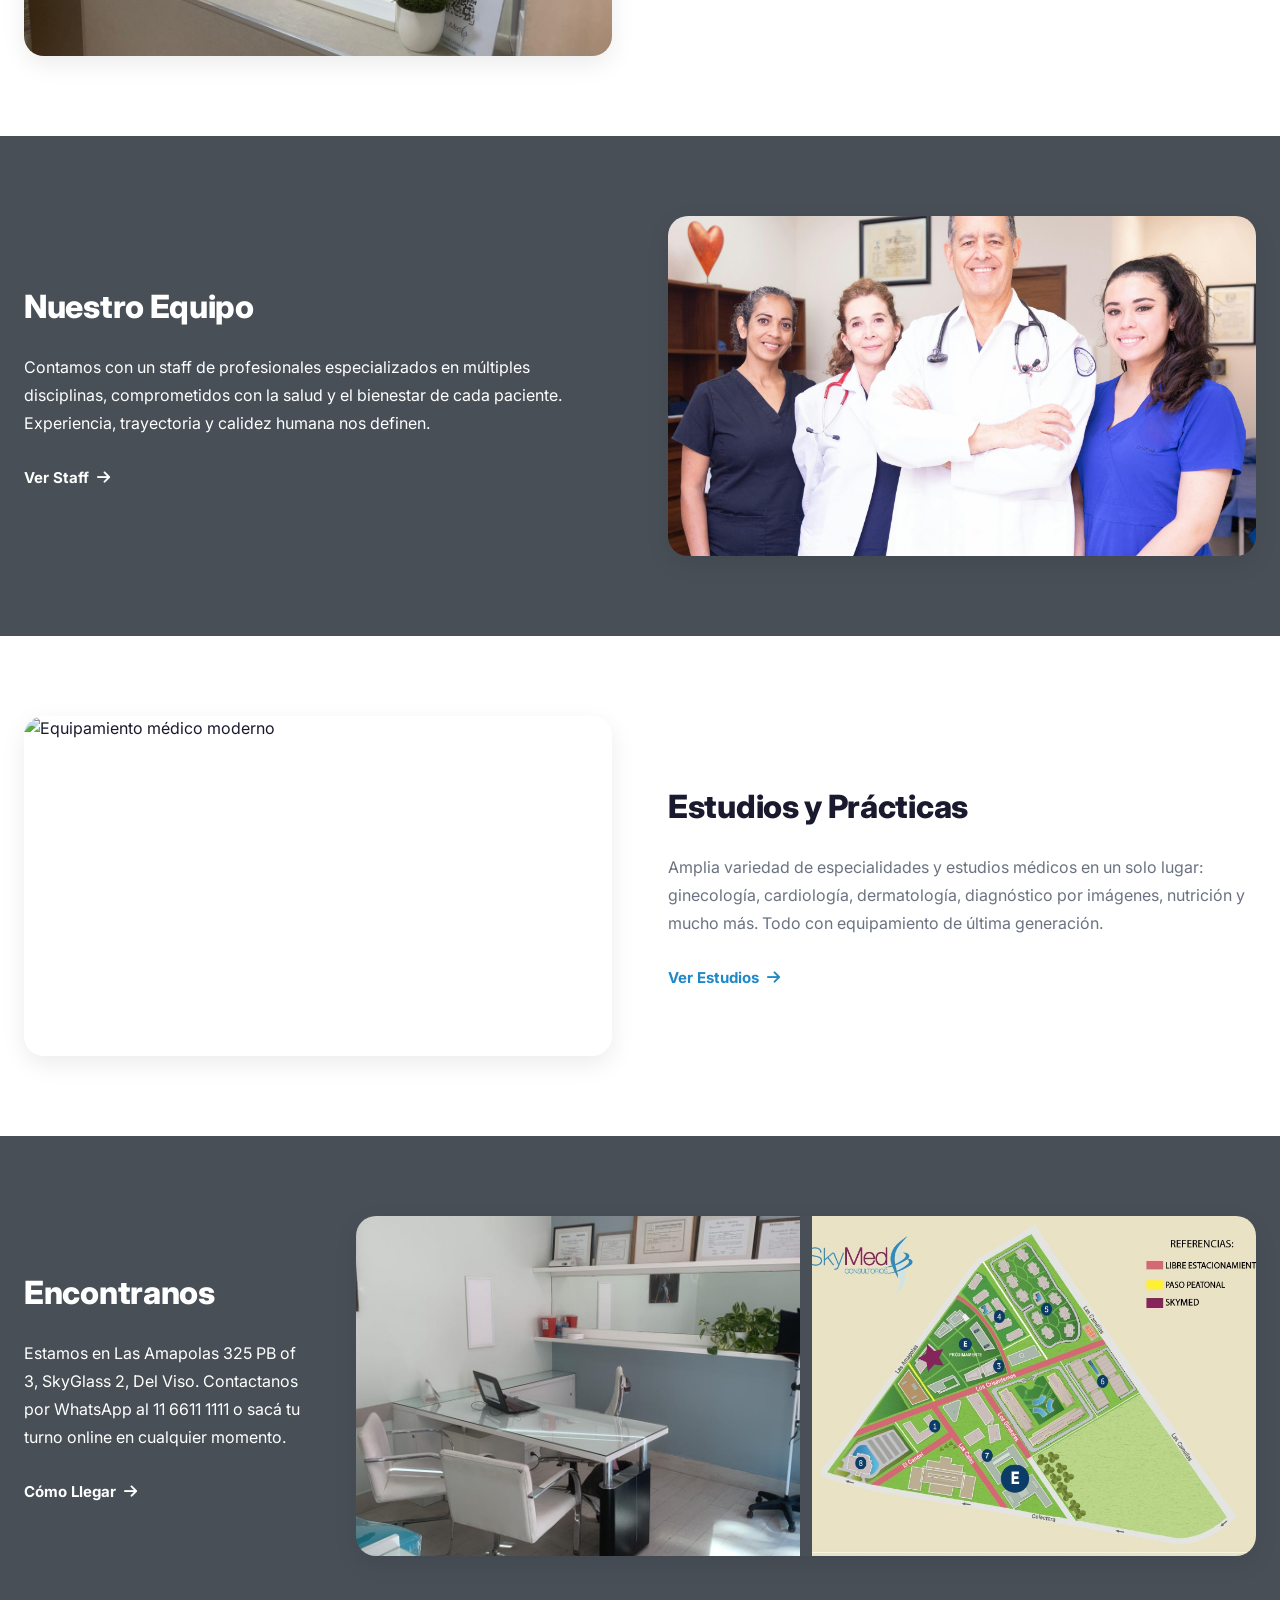
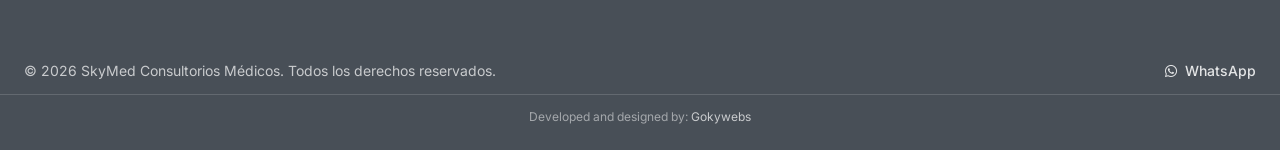
==== commit e0f2fa85: "terminada" ====
--- a/index.html
+++ b/index.html
@@ -44,11 +44,11 @@
         </div>
         <div class="hero-center">
             <h1 class="hero-heading">
-                EQUIPO MULTIDISCIPLINARIO,<br>
-                CENTRADO EN ATENCIÓN<br>
-                PERSONALIZADA
+                Equipo médico multidisciplinario,<br>
+                centrado en la atención<br>
+                personalizada
             </h1>
-            <p class="hero-text">Atención médica integral con profesionales de primer nivel y tecnología de última generación.</p>
+            <p class="hero-text">Atención médica integral con profesionales de primer nivel.</p>
             <div class="hero-ctas">
                 <a href="https://blipdoc.com/portal/skymedconsultorios" class="btn btn-primary">
                     <i class="fa-solid fa-user-circle"></i>
@@ -81,7 +81,7 @@
                     <div class="info-content">
                         <p><strong>Lunes a Viernes:</strong> 8:00 - 20:00 hs</p>
                         <p><strong>Sábados:</strong> 9:00 - 12:00 hs</p>
-                        <p class="highlight-text">Turnos Online 24 hs</p>
+                        <a href="https://blipdoc.com/portal/skymedconsultorios" class="card-link">Turnos Online 24 hs <i class="fa-solid fa-arrow-right"></i></a>
                     </div>
                 </div>
                 
@@ -91,7 +91,7 @@
                     </div>
                     <h3>Recetas WhatsApp</h3>
                     <div class="info-content">
-                        <p>Solicite sus recetas al profesional correspondiente sin esperar turnos.</p>
+                        <p>Solicite sus recetas al profesional correspondiente sin esperar turnos. <br> Particulares de Lunes a Sábado</p>
                         <a href="https://wa.me/5491166111111" class="card-link">Solicitar Receta <i class="fa-solid fa-arrow-right"></i></a>
                     </div>
                 </div>
@@ -111,7 +111,7 @@
                 </div>
                 <div class="index-section-content">
                     <h2 class="index-section-title">Quiénes Somos</h2>
-                    <p>Más de 20 años cuidando la salud de nuestra comunidad con dedicación, calidad humana y tecnología de vanguardia. Nuestro modelo de atención personalizada pone al paciente en el centro de todo lo que hacemos.</p>
+                    <p>Más de 20 años cuidando la salud de nuestra comunidad con dedicación y calidad humana. Nuestro modelo de atención personalizada pone al paciente en el centro de todo lo que hacemos.</p>
                     <a href="nosotros.html" class="index-section-link">Conocenos <i class="fa-solid fa-arrow-right"></i></a>
                 </div>
             </div>
@@ -154,8 +154,9 @@
     <section class="index-section index-section--alt">
         <div class="container-fluid">
             <div class="index-section-wrapper index-section-wrapper--reverse">
-                <div class="index-section-img">
+                <div class="index-section-img index-section-img--double">
                     <img src="images/interior2.jpeg" alt="Consultorio SkyMed" loading="lazy">
+                    <img src="images/mapita.jpeg" alt="Ubicación SkyMed" loading="lazy">
                 </div>
                 <div class="index-section-content">
                     <h2 class="index-section-title" style="color: white;">Encontranos</h2>
--- a/css/style.css
+++ b/css/style.css
@@ -1092,6 +1092,7 @@
     display: flex;
     flex-direction: column;
     gap: 8px;
+    margin-top: 10px;
 }
 
 .estudio-card ul li {
@@ -1387,6 +1388,31 @@
     border-radius: 20px;
     overflow: hidden;
     box-shadow: var(--shadow-md);
+}
+
+.index-section-img--double {
+    display: flex;
+    gap: 12px;
+    overflow: hidden;
+    min-width: 0;
+    border-radius: 20px;
+    box-shadow: var(--shadow-md);
+    min-width: 900px;
+}
+
+.index-section-img--double img {
+    flex: 1 1 0;
+    min-width: 0;
+    border-radius: 0;
+    width: 0;
+    height: 340px;
+    object-fit: cover;
+    display: block;
+    transition: transform 0.5s ease;
+}
+
+.index-section-img--double img:hover {
+    transform: scale(1.04);
 }
 
 .index-section-img img {
@@ -1559,6 +1585,13 @@
     font-size: 13px;
     font-weight: 600;
     color: var(--text-primary);
+}
+
+.estudio-doctor-detail {
+    font-size: 11px;
+    font-weight: 500;
+    color: var(--primary);
+    margin-top: 1px;
 }
 
 .estudio-doctor-insurance {
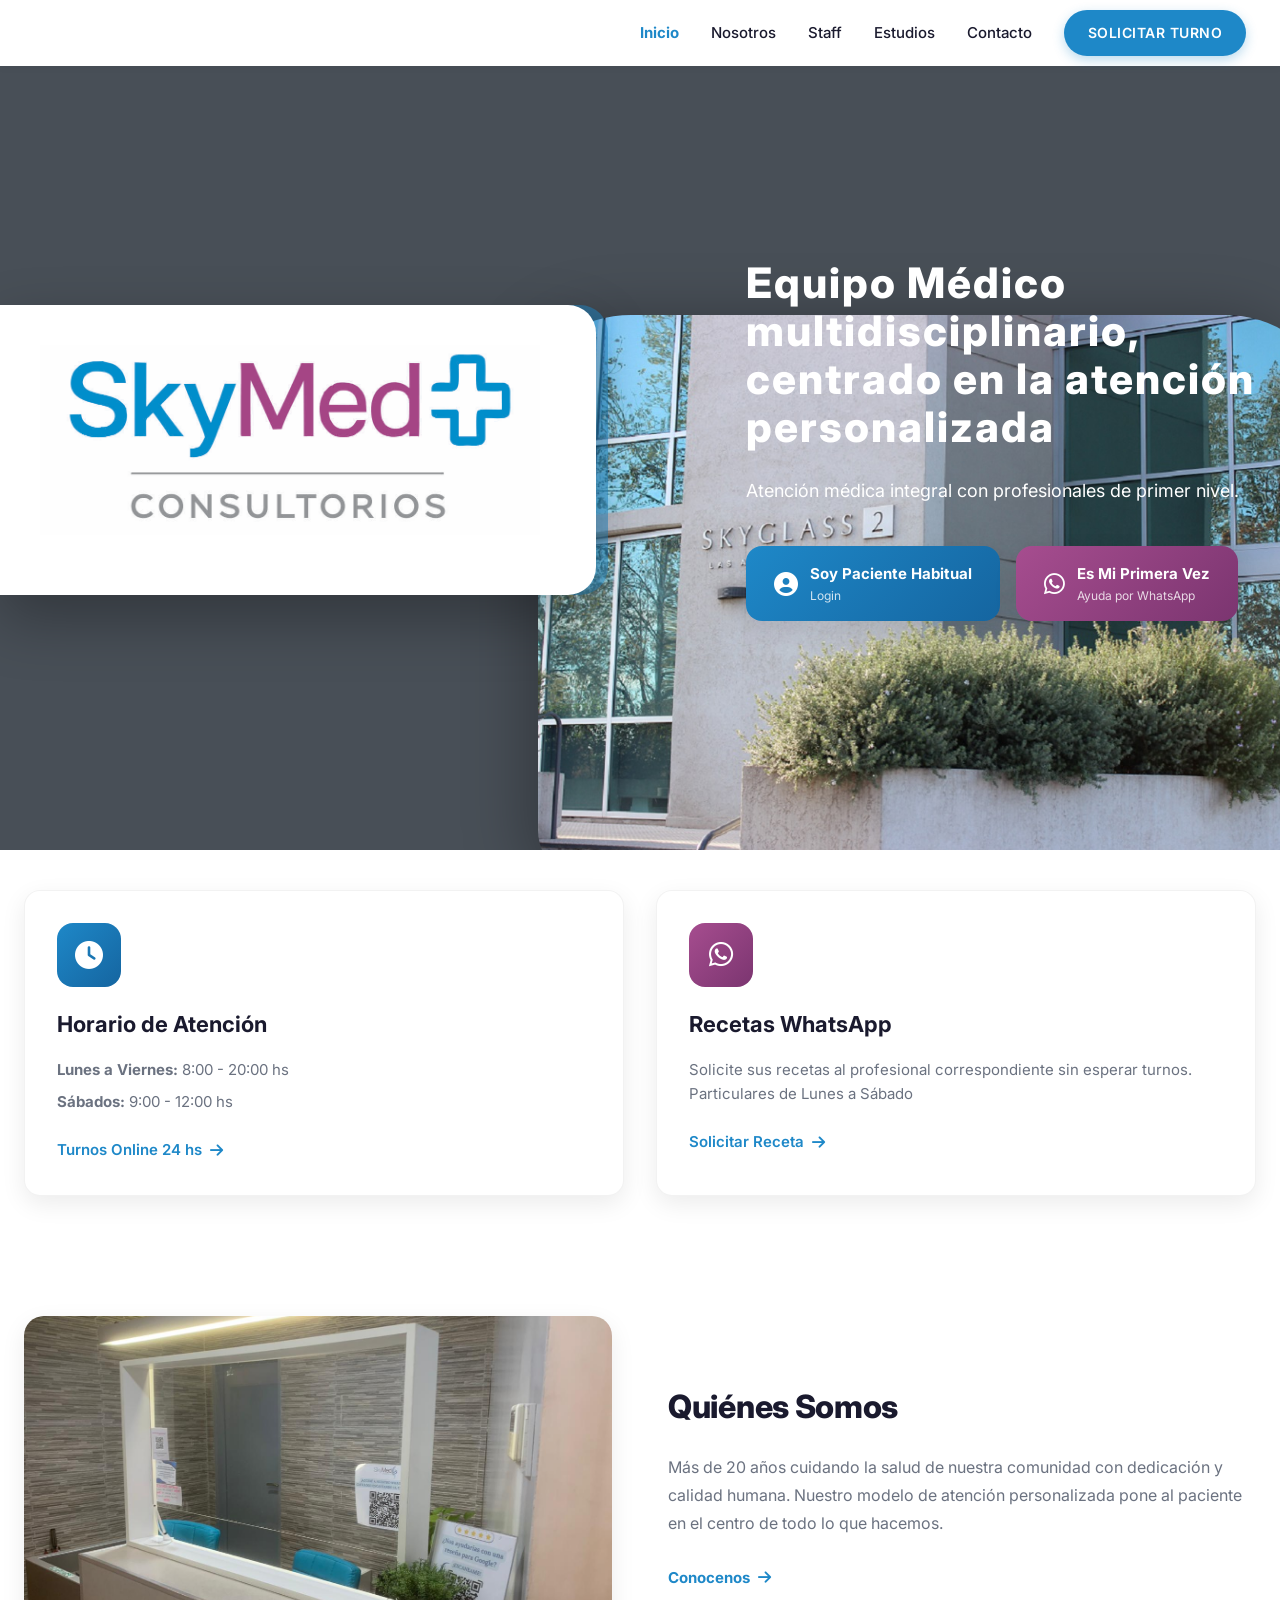
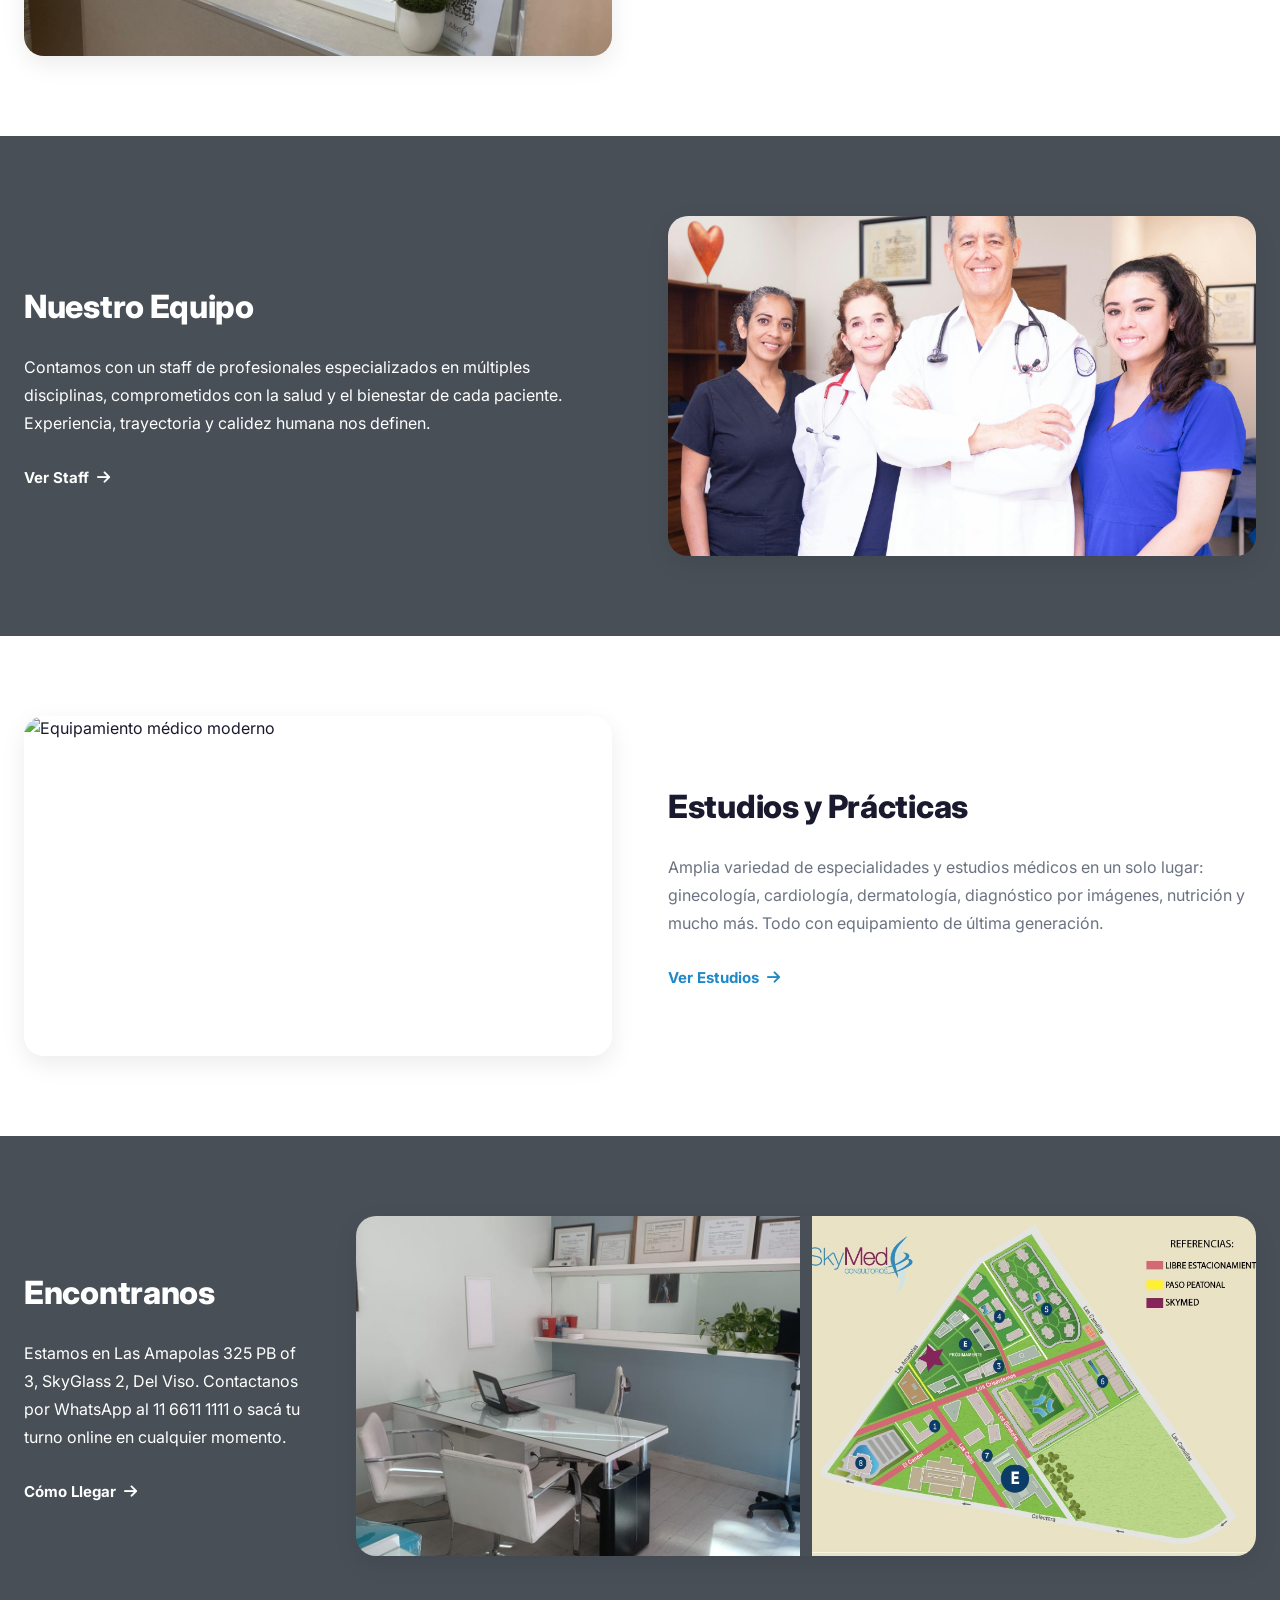
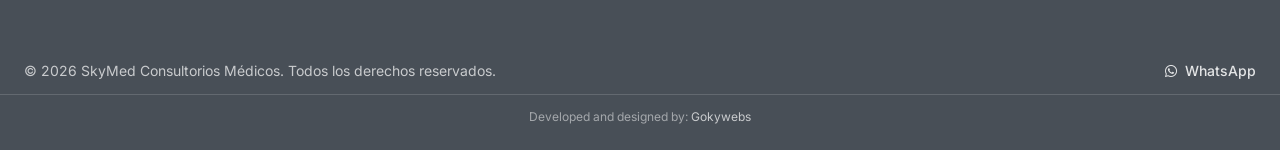
==== commit a3173e7b: "terminada" ====
--- a/index.html
+++ b/index.html
@@ -44,7 +44,7 @@
         </div>
         <div class="hero-center">
             <h1 class="hero-heading">
-                Equipo médico multidisciplinario,<br>
+                Equipo Médico multidisciplinario,<br>
                 centrado en la atención<br>
                 personalizada
             </h1>
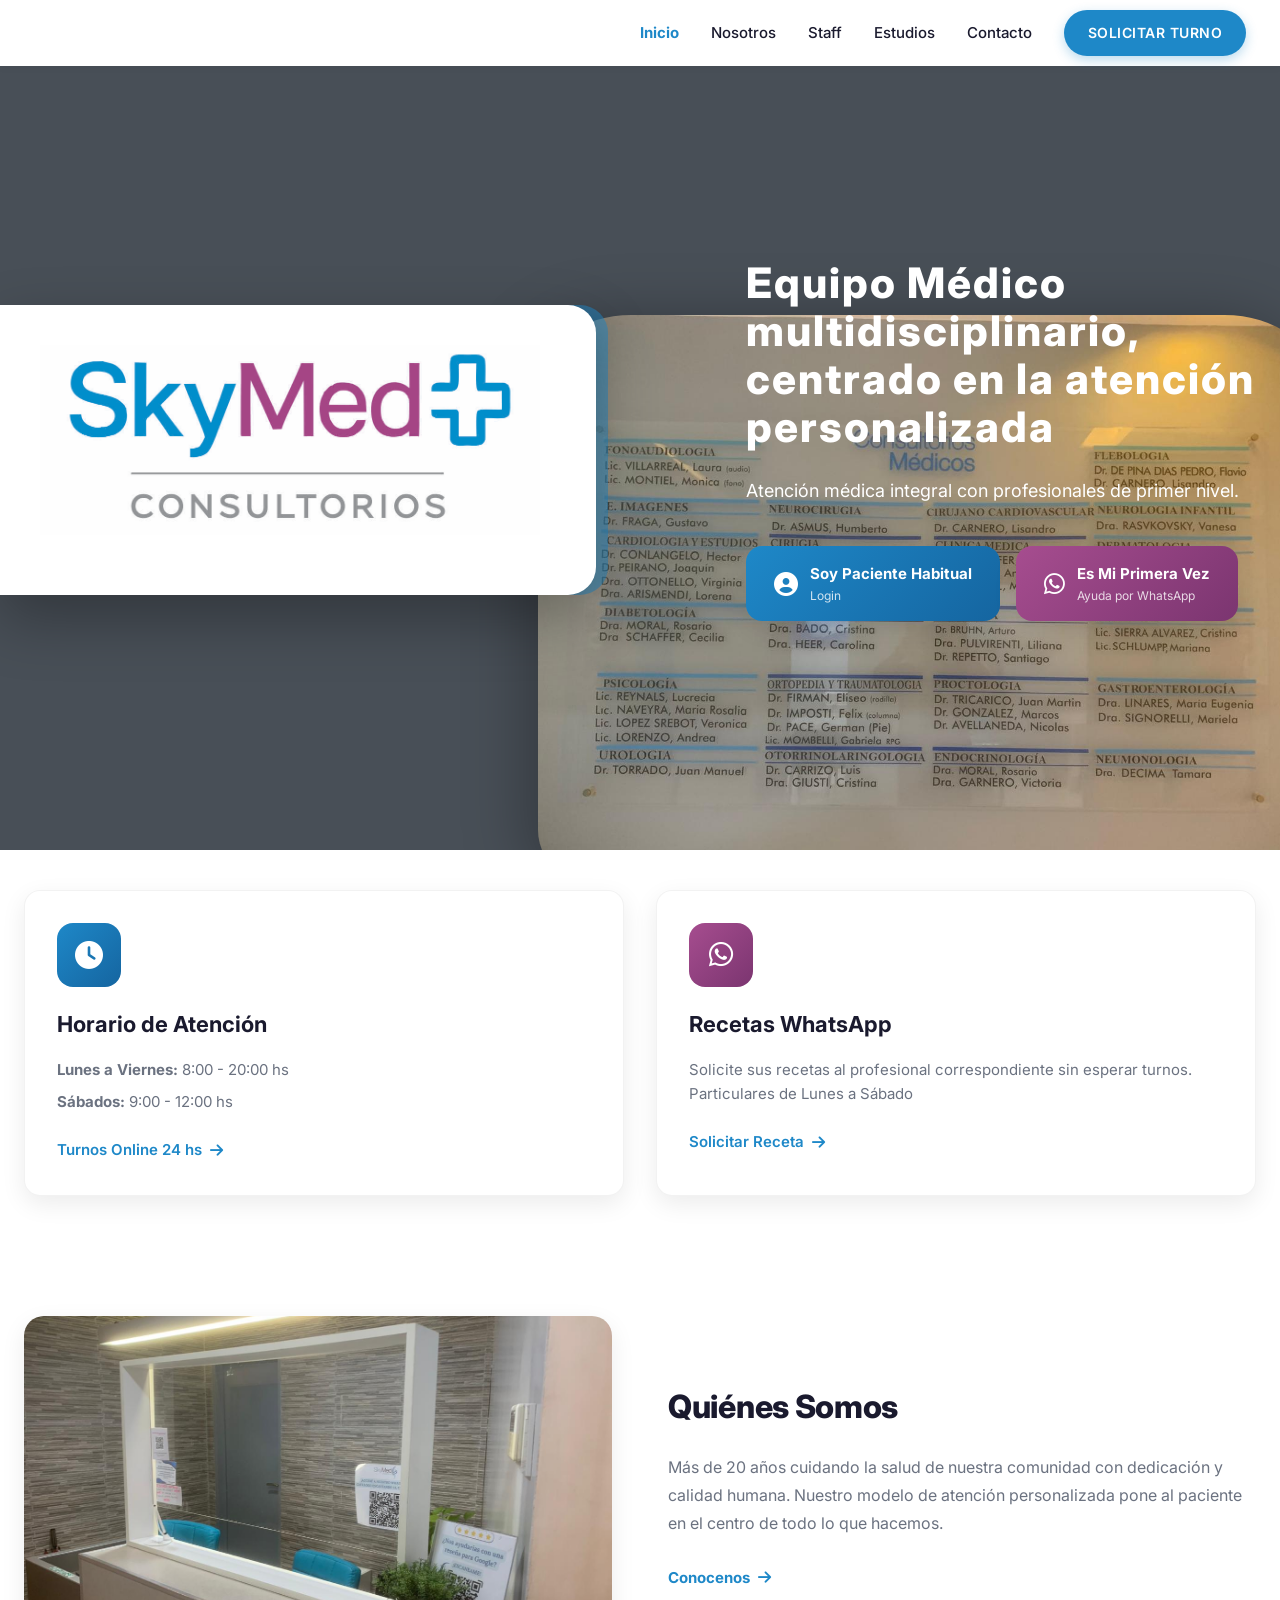
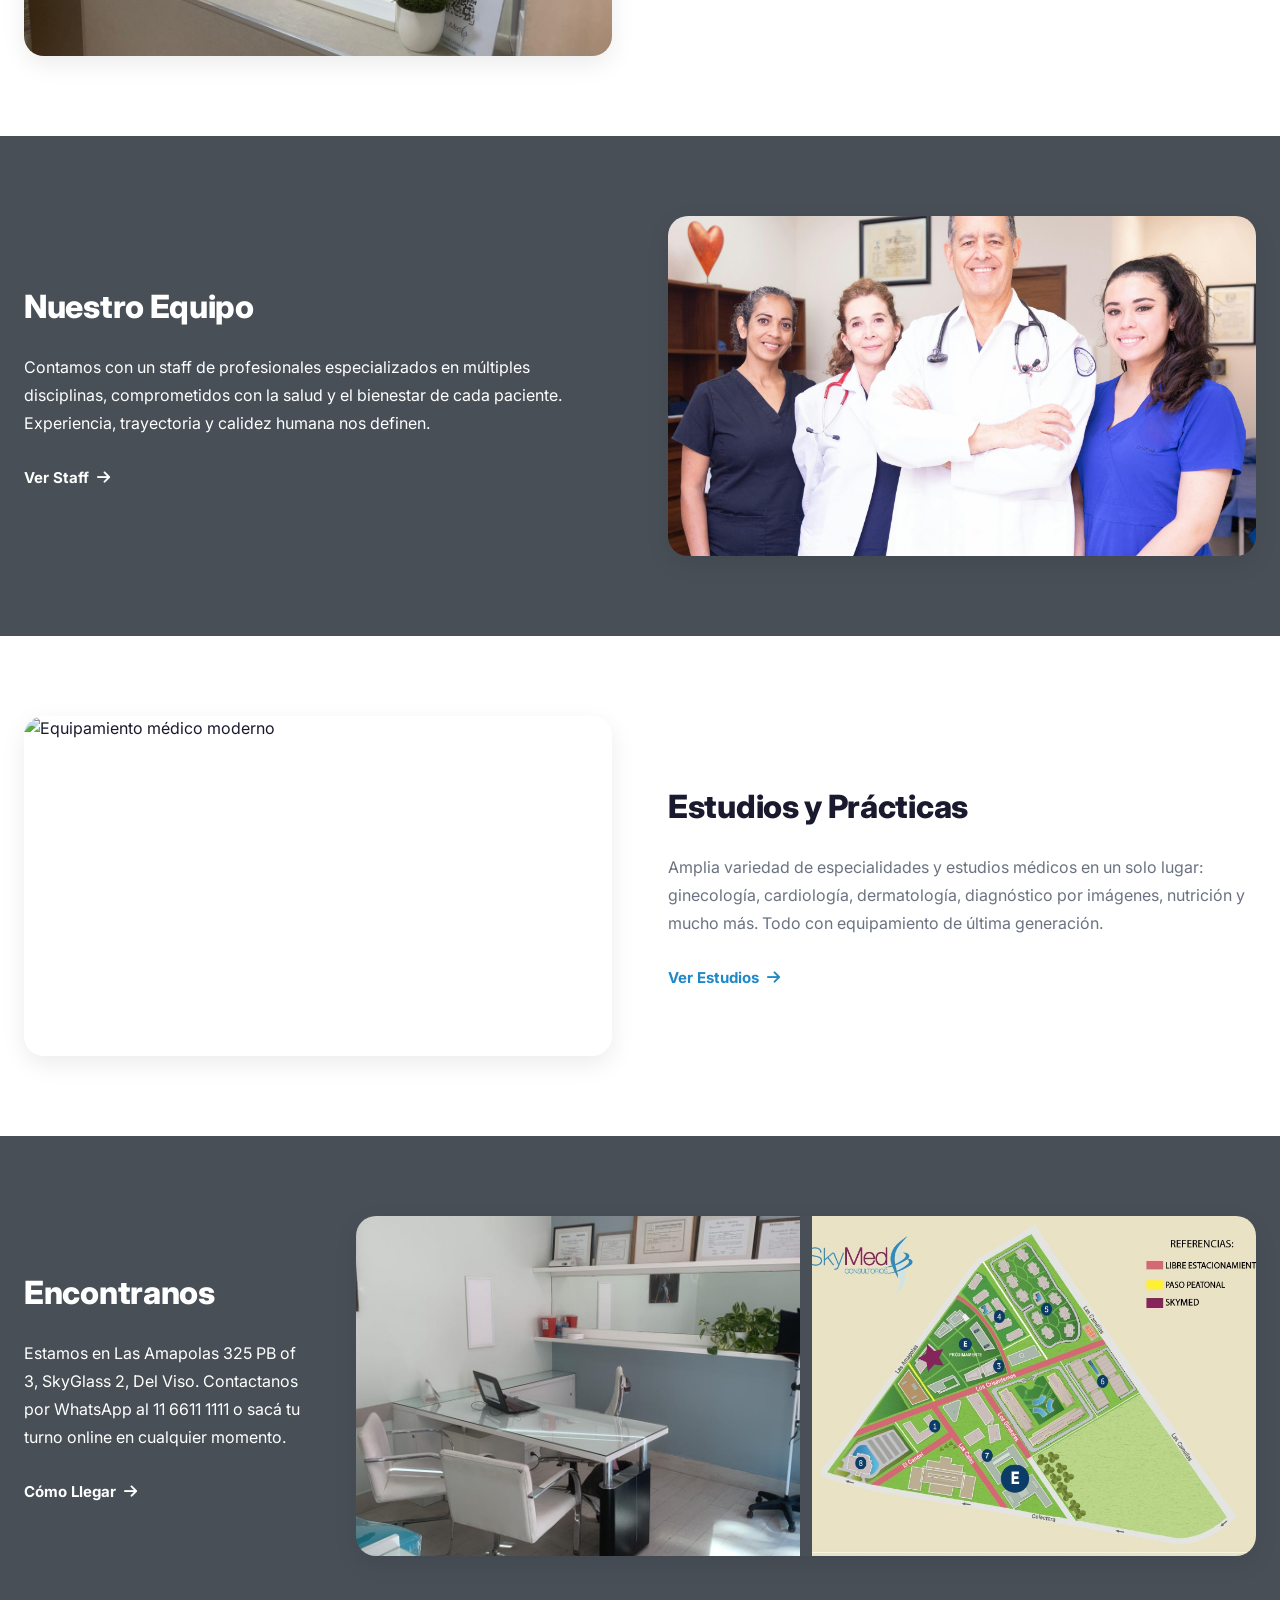
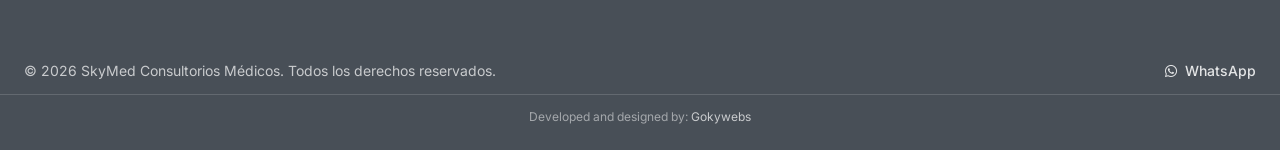
==== commit 0cea2cf7: "terminada" ====
--- a/index.html
+++ b/index.html
@@ -66,7 +66,7 @@
                 </a>
             </div>
         </div>
-        <img src="images/consultorio.jpg" alt="" class="hero-person-img" aria-hidden="true">
+        <img src="images/cartelera.jpeg" alt="" class="hero-person-img" aria-hidden="true">
     </section>
 
     <!-- Info Cards Section -->
--- a/css/style.css
+++ b/css/style.css
@@ -1481,8 +1481,8 @@
 
 .consultorio-fotos-grid {
     display: grid;
-    grid-template-columns: 1fr 1fr;
-    gap: 32px;
+    grid-template-columns: 1fr 1fr 1fr;
+    gap: 16px;
 }
 
 .consultorio-foto-block {
@@ -1494,7 +1494,7 @@
 
 .consultorio-foto {
     width: 100%;
-    height: 500px;
+    height: 400px;
     object-fit: cover;
     display: block;
     transition: transform 0.4s ease;
@@ -1847,7 +1847,10 @@
     }
 
     .consultorio-fotos-grid {
-        grid-template-columns: 1fr;
+        grid-template-columns: 1fr 1fr;
+    }
+    .consultorio-foto{
+        height: 200px;
     }
 
     .nosotros-wrapper {
@@ -2453,3 +2456,123 @@
         grid-template-columns: 1fr;
     }
 }
+
+/* ===== LIGHTBOX ===== */
+.lightbox-trigger {
+    cursor: zoom-in;
+}
+
+.lightbox {
+    position: fixed;
+    inset: 0;
+    z-index: 10000;
+    display: none;
+    align-items: center;
+    justify-content: center;
+}
+
+.lightbox.active {
+    display: flex;
+}
+
+.lightbox-overlay {
+    position: absolute;
+    inset: 0;
+    background: rgba(0, 0, 0, 0.88);
+    backdrop-filter: blur(6px);
+    animation: fadeIn 0.25s ease;
+}
+
+.lightbox-img-wrap {
+    position: relative;
+    z-index: 1;
+    display: flex;
+    flex-direction: column;
+    align-items: center;
+    max-width: 90vw;
+    max-height: 90vh;
+    animation: scaleIn 0.3s ease;
+}
+
+.lightbox-img {
+    max-width: 90vw;
+    max-height: 80vh;
+    object-fit: contain;
+    border-radius: 16px;
+    box-shadow: 0 30px 80px rgba(0, 0, 0, 0.5);
+    display: block;
+}
+
+.lightbox-caption {
+    color: rgba(255, 255, 255, 0.75);
+    font-size: 14px;
+    margin-top: 14px;
+    text-align: center;
+    font-family: 'Inter', sans-serif;
+}
+
+.lightbox-close {
+    position: absolute;
+    top: 20px;
+    right: 24px;
+    z-index: 2;
+    background: rgba(255, 255, 255, 0.12);
+    border: none;
+    border-radius: 50%;
+    width: 46px;
+    height: 46px;
+    color: #fff;
+    font-size: 26px;
+    line-height: 1;
+    cursor: pointer;
+    display: flex;
+    align-items: center;
+    justify-content: center;
+    transition: background 0.2s ease, transform 0.2s ease;
+}
+
+.lightbox-close:hover {
+    background: rgba(255, 255, 255, 0.25);
+    transform: rotate(90deg);
+}
+
+.lightbox-nav {
+    position: relative;
+    z-index: 2;
+    background: rgba(255, 255, 255, 0.12);
+    border: none;
+    border-radius: 50%;
+    width: 52px;
+    height: 52px;
+    color: #fff;
+    font-size: 20px;
+    cursor: pointer;
+    display: flex;
+    align-items: center;
+    justify-content: center;
+    transition: background 0.2s ease, transform 0.2s ease;
+    flex-shrink: 0;
+    margin: 0 16px;
+}
+
+.lightbox-nav:hover {
+    background: rgba(255, 255, 255, 0.28);
+    transform: scale(1.1);
+}
+
+@media (max-width: 768px) {
+    .lightbox-nav {
+        width: 40px;
+        height: 40px;
+        font-size: 16px;
+        margin: 0 8px;
+    }
+
+    .lightbox-close {
+        top: 14px;
+        right: 14px;
+        width: 38px;
+        height: 38px;
+        font-size: 22px;
+    }
+}
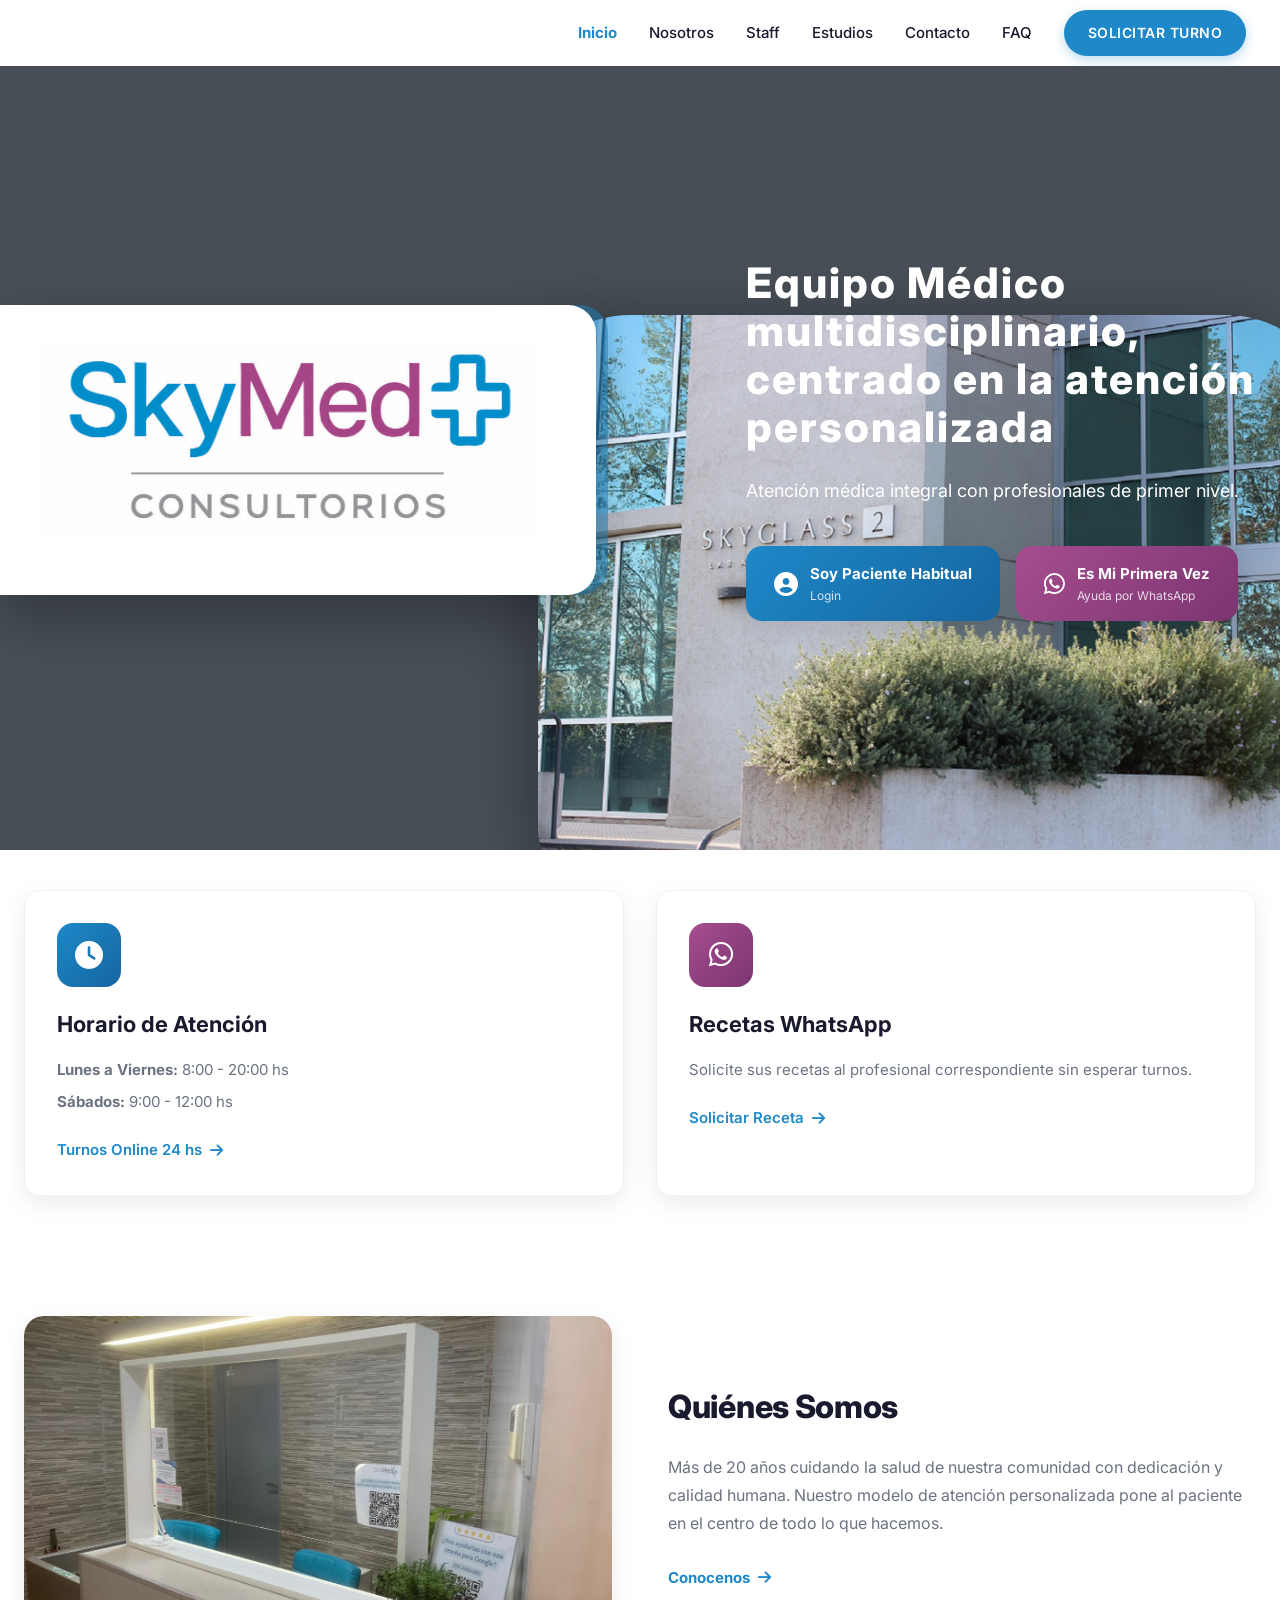
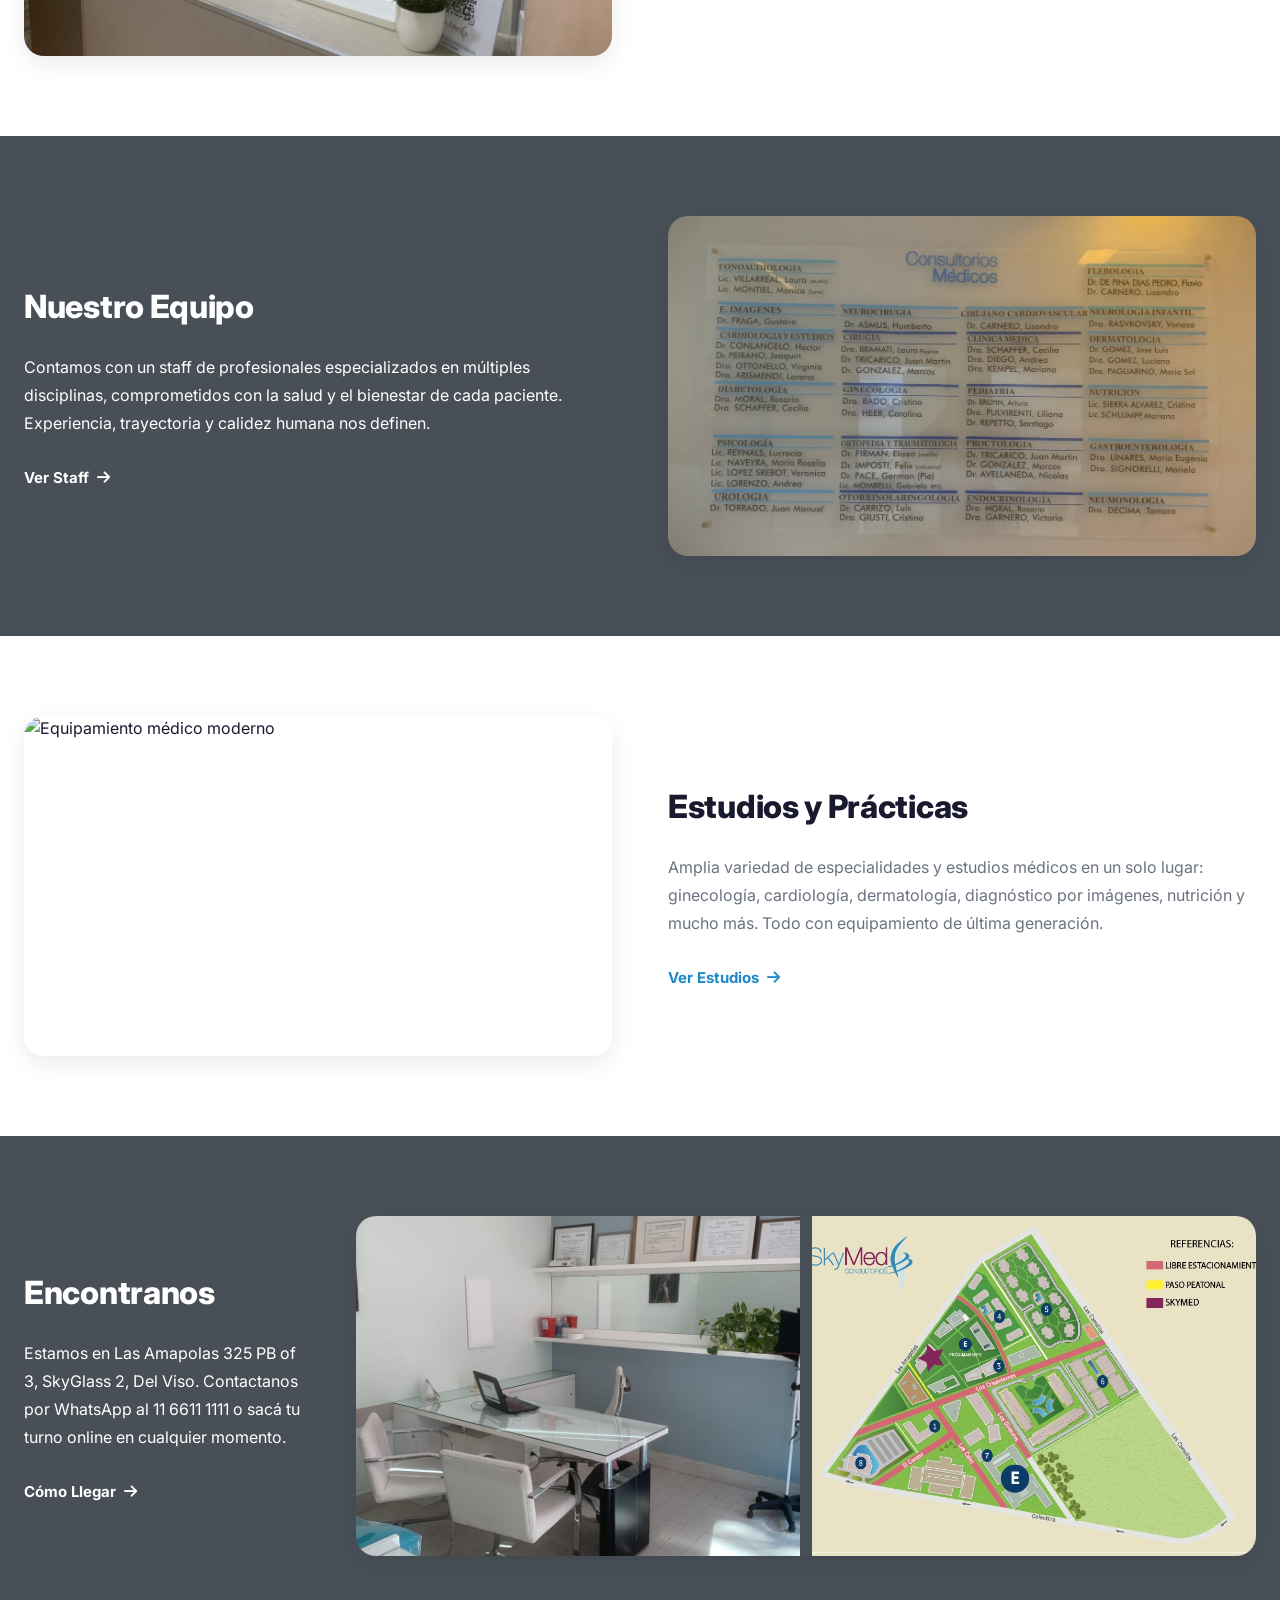
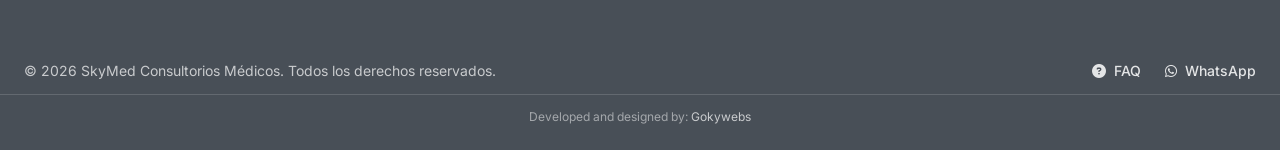
==== commit f2bc9cd0: "inicial" ====
--- a/index.html
+++ b/index.html
@@ -17,13 +17,14 @@
     <nav class="navbar">
         <div class="container-fluid">
             <span></span>
-            <div class="nav-right">
+            <div class="nav-right"> 
                 <ul class="nav-menu">
                     <li><a href="index.html" class="active">Inicio</a></li>
                     <li><a href="nosotros.html">Nosotros</a></li>
                     <li><a href="staff.html">Staff</a></li>
                     <li><a href="estudios.html">Estudios</a></li>
                     <li><a href="contacto.html">Contacto</a></li>
+                    <li><a href="preguntas-frecuentes.html">FAQ</a></li>
                 </ul>
                 <div class="nav-actions">
                     <a href="https://blipdoc.com/portal/skymedconsultorios" class="cta-btn" target="_blank" rel="noopener">SOLICITAR TURNO</a>
@@ -66,7 +67,7 @@
                 </a>
             </div>
         </div>
-        <img src="images/cartelera.jpeg" alt="" class="hero-person-img" aria-hidden="true">
+        <img src="images/consultorio.jpg" alt="" class="hero-person-img" aria-hidden="true">
     </section>
 
     <!-- Info Cards Section -->
@@ -91,7 +92,7 @@
                     </div>
                     <h3>Recetas WhatsApp</h3>
                     <div class="info-content">
-                        <p>Solicite sus recetas al profesional correspondiente sin esperar turnos. <br> Particulares de Lunes a Sábado</p>
+                        <p>Solicite sus recetas al profesional correspondiente sin esperar turnos.</p>
                         <a href="https://wa.me/5491166111111" class="card-link">Solicitar Receta <i class="fa-solid fa-arrow-right"></i></a>
                     </div>
                 </div>
@@ -123,7 +124,7 @@
         <div class="container-fluid">
             <div class="index-section-wrapper index-section-wrapper--reverse">
                 <div class="index-section-img">
-                    <img src="images/hero.jpg" alt="Profesionales de la salud" loading="lazy">
+                    <img src="images/cartelera.jpeg" alt="Profesionales de la salud" loading="lazy">
                 </div>
                 <div class="index-section-content">
                     <h2 class="index-section-title" style="color: white;">Nuestro Equipo</h2>
@@ -171,6 +172,7 @@
         <div class="container-fluid footer-bar">
             <span>&copy; 2026 SkyMed Consultorios M&eacute;dicos. Todos los derechos reservados.</span>
             <div class="footer-bar-contact">
+                <a href="preguntas-frecuentes.html"><i class="fa-solid fa-circle-question"></i> FAQ</a>
                 <a href="https://wa.me/5491166111111"><i class="fa-brands fa-whatsapp"></i> WhatsApp</a>
             </div>
         </div>
--- a/css/style.css
+++ b/css/style.css
@@ -737,8 +737,178 @@
     background-image: url('../images/otroconsultorio.jpeg');
 }
 
+.page-header--faq {
+    background-image: url('../images/interior2.jpeg');
+}
+
+/* ========================
+   FAQ SECTION
+======================== */
+.faq-section {
+    padding: 80px 0;
+    background: var(--bg-light);
+}
+
+.faq-list {
+    max-width: 860px;
+    margin: 0 auto 60px;
+    display: flex;
+    flex-direction: column;
+    gap: 16px;
+}
+
+.faq-item {
+    background: var(--white);
+    border-radius: var(--radius);
+    box-shadow: var(--shadow-sm);
+    overflow: hidden;
+    border: 1px solid rgba(0,0,0,0.06);
+    transition: var(--transition);
+}
+
+.faq-item:hover {
+    box-shadow: var(--shadow-md);
+}
+
+.faq-question {
+    width: 100%;
+    display: flex;
+    justify-content: space-between;
+    align-items: center;
+    gap: 16px;
+    padding: 22px 28px;
+    background: none;
+    border: none;
+    cursor: pointer;
+    text-align: left;
+    font-family: 'Inter', sans-serif;
+    font-size: 17px;
+    font-weight: 600;
+    color: var(--text-primary);
+    transition: var(--transition);
+}
+
+.faq-question:hover {
+    color: var(--primary);
+}
+
+.faq-icon {
+    flex-shrink: 0;
+    font-size: 14px;
+    color: var(--primary);
+    transition: transform 0.3s ease;
+}
+
+.faq-item--open .faq-icon {
+    transform: rotate(180deg);
+}
+
+.faq-answer {
+    max-height: 0;
+    overflow: hidden;
+    transition: max-height 0.4s ease, padding 0.3s ease;
+    padding: 0 28px;
+}
+
+.faq-answer p {
+    color: var(--text-secondary);
+    font-size: 15px;
+    line-height: 1.75;
+    margin-bottom: 12px;
+}
+
+.faq-answer p:last-child {
+    margin-bottom: 0;
+}
+
+.faq-answer a {
+    color: var(--primary);
+    font-weight: 500;
+    text-decoration: none;
+}
+
+.faq-answer a:hover {
+    text-decoration: underline;
+}
+
+.faq-item--open .faq-answer {
+    max-height: 800px;
+    padding: 0 28px 24px;
+}
+
+.faq-item--open .faq-question {
+    color: var(--primary);
+}
+
+.faq-cta {
+    max-width: 860px;
+    margin: 0 auto;
+    text-align: center;
+    padding: 40px;
+    background: var(--white);
+    border-radius: var(--radius);
+    box-shadow: var(--shadow-sm);
+    border: 1px solid rgba(0,0,0,0.06);
+}
+
+.faq-cta p {
+    font-size: 18px;
+    font-weight: 600;
+    color: var(--text-primary);
+    margin-bottom: 20px;
+}
+
+.faq-cta-btn {
+    display: inline-flex;
+    align-items: center;
+    gap: 8px;
+    padding: 12px 28px;
+    border-radius: 50px;
+    font-weight: 600;
+    font-size: 15px;
+    text-decoration: none;
+    transition: var(--transition);
+    margin: 6px;
+    background: var(--primary);
+    color: var(--white);
+    box-shadow: 0 4px 12px rgba(30,136,200,0.25);
+}
+
+.faq-cta-btn:hover {
+    background: var(--primary-dark);
+    transform: translateY(-2px);
+}
+
+.faq-cta-btn--wa {
+    background: #25D366;
+    box-shadow: 0 4px 12px rgba(37,211,102,0.25);
+}
+
+.faq-cta-btn--wa:hover {
+    background: #1ebe5a;
+}
+
+@media (max-width: 768px) {
+    .faq-question {
+        font-size: 15px;
+        padding: 18px 20px;
+    }
+
+    .faq-answer {
+        padding: 0 20px;
+    }
+
+    .faq-item--open .faq-answer {
+        padding: 0 20px 20px;
+    }
+
+    .faq-cta {
+        padding: 28px 20px;
+    }
+}
+
 .page-header-title {
-    font-size: 52px;
+    font-size: 2.5rem;
     font-weight: 800;
     color: white;
     letter-spacing: 6px;
@@ -2137,6 +2307,11 @@
     .popup-doctors-title {
         font-size: 22px;
     }
+    .index-section-img--double{
+        display: flex;
+        flex-direction: column;
+        min-width: auto;
+    }
     
     .section-heading {
         font-size: 32px;
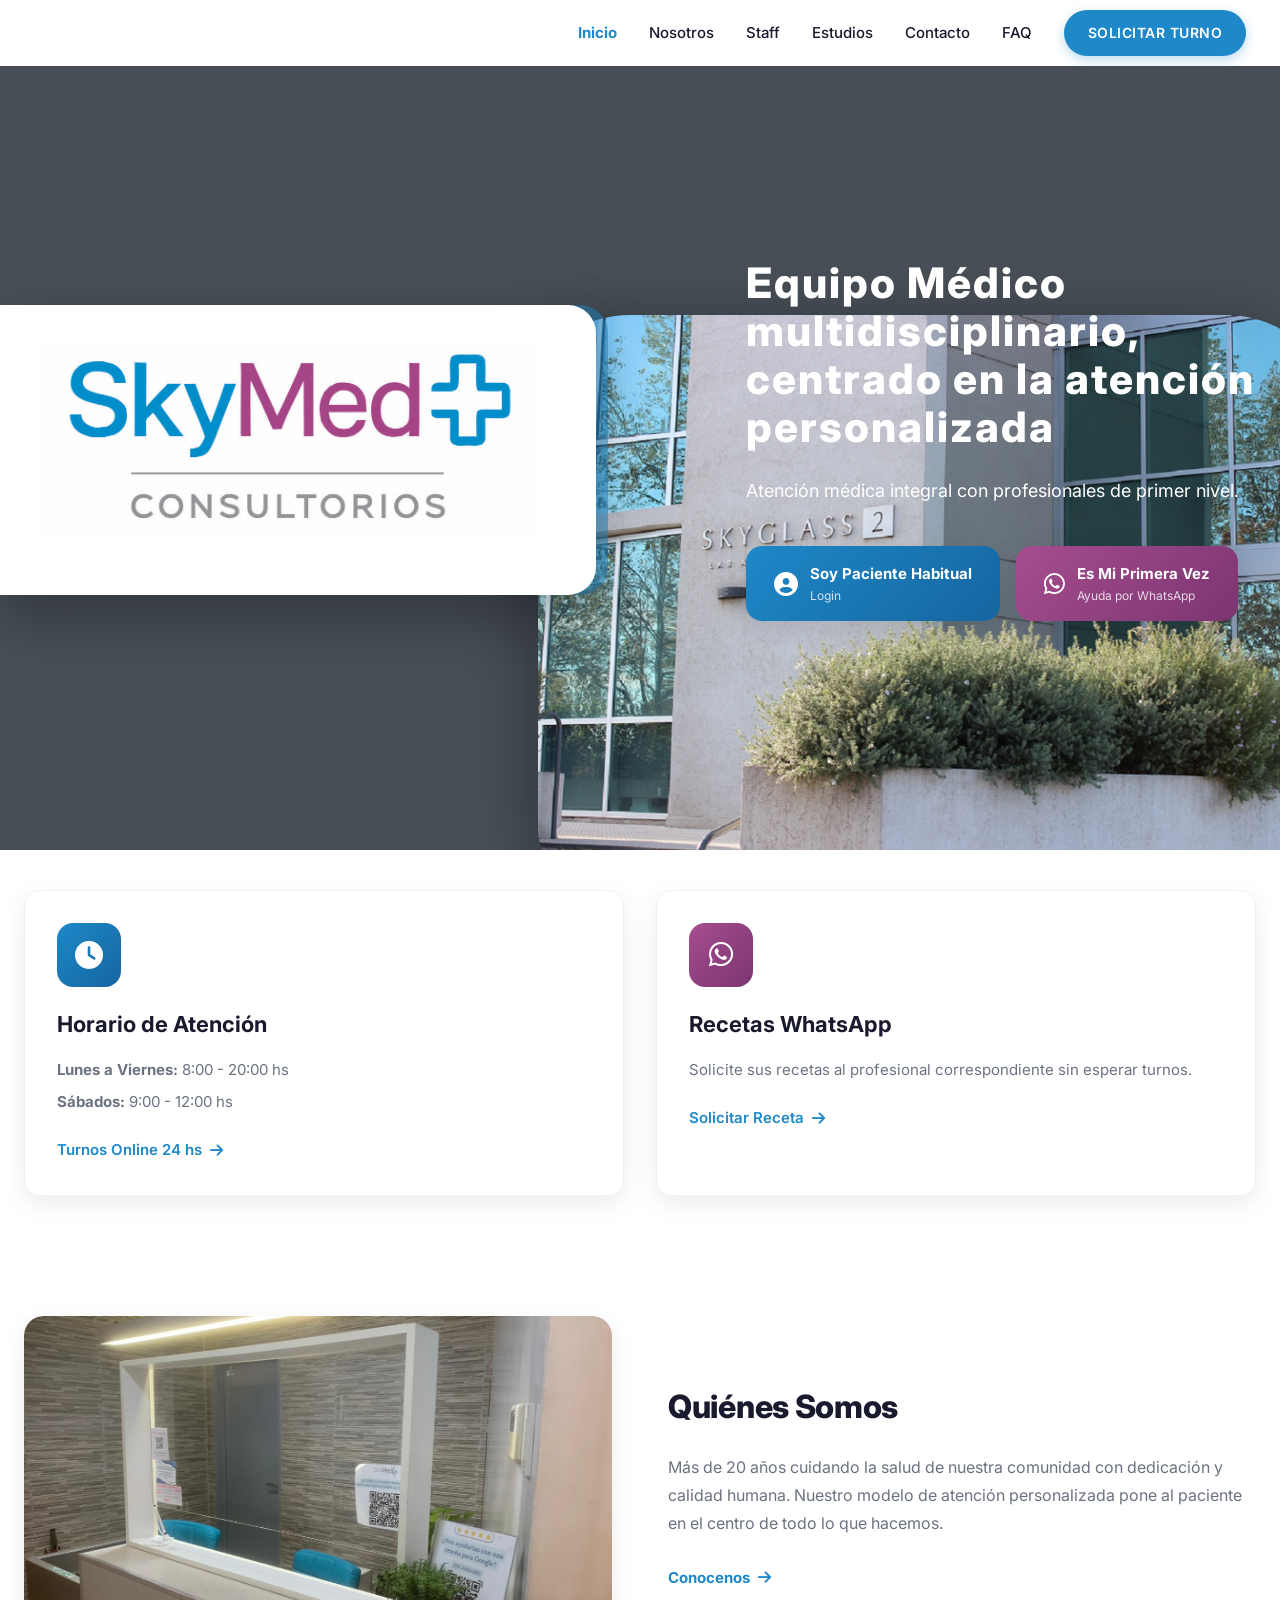
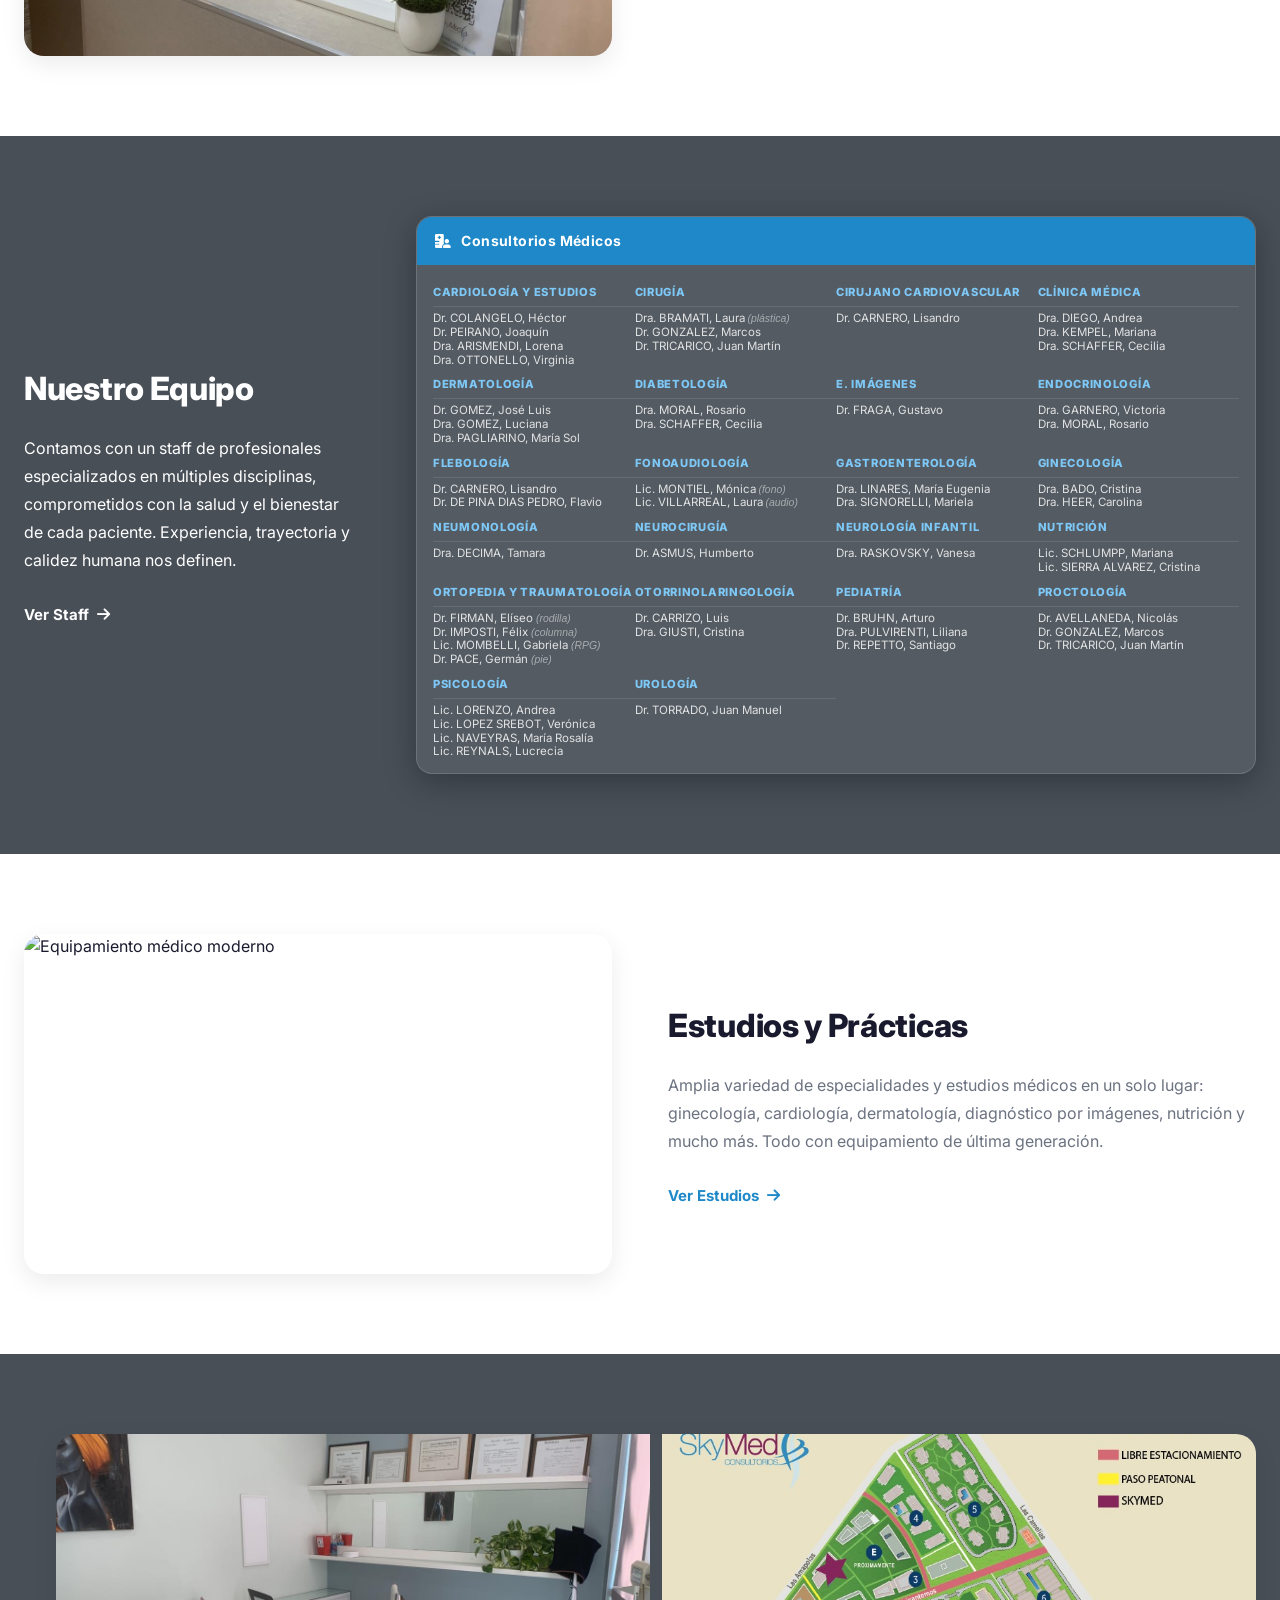
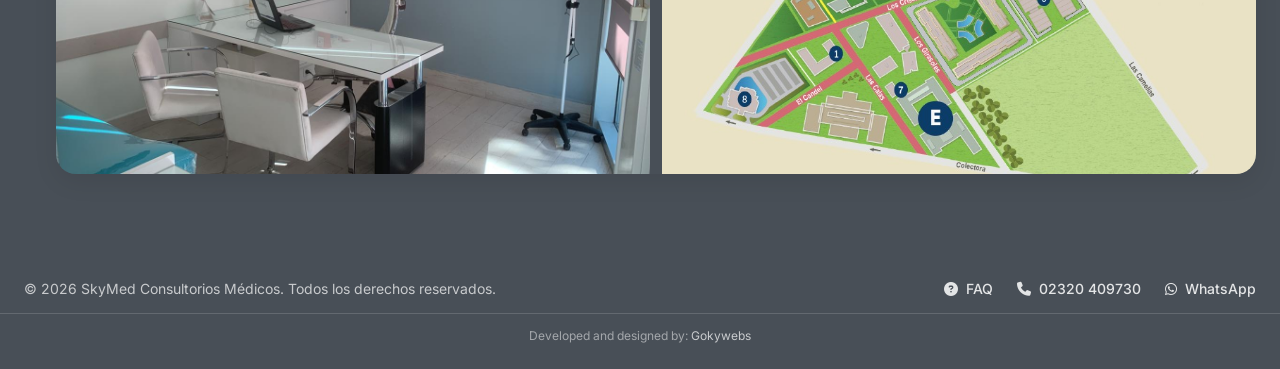
==== commit ec37e113: "inicial" ====
--- a/index.html
+++ b/index.html
@@ -123,8 +123,171 @@
     <section class="index-section index-section--alt">
         <div class="container-fluid">
             <div class="index-section-wrapper index-section-wrapper--reverse">
-                <div class="index-section-img">
-                    <img src="images/cartelera.jpeg" alt="Profesionales de la salud" loading="lazy">
+                <div class="directorio-card">
+                    <div class="directorio-header">
+                        <i class="fa-solid fa-hospital-user"></i> Consultorios Médicos
+                    </div>
+                    <div class="directorio-body">
+                        <div class="directorio-item">
+                            <p class="directorio-specialty">Cardiología y Estudios</p>
+                            <ul class="directorio-doctors">
+                                <li>Dr. COLANGELO, Héctor</li>
+                                <li>Dr. PEIRANO, Joaquín</li>
+                                <li>Dra. ARISMENDI, Lorena</li>
+                                <li>Dra. OTTONELLO, Virginia</li>
+                            </ul>
+                        </div>
+                        <div class="directorio-item">
+                            <p class="directorio-specialty">Cirugía</p>
+                            <ul class="directorio-doctors">
+                                <li>Dra. BRAMATI, Laura <em>(plástica)</em></li>
+                                <li>Dr. GONZALEZ, Marcos</li>
+                                <li>Dr. TRICARICO, Juan Martín</li>
+                            </ul>
+                        </div>
+                        <div class="directorio-item">
+                            <p class="directorio-specialty">Cirujano Cardiovascular</p>
+                            <ul class="directorio-doctors">
+                                <li>Dr. CARNERO, Lisandro</li>
+                            </ul>
+                        </div>
+                        <div class="directorio-item">
+                            <p class="directorio-specialty">Clínica Médica</p>
+                            <ul class="directorio-doctors">
+                                <li>Dra. DIEGO, Andrea</li>
+                                <li>Dra. KEMPEL, Mariana</li>
+                                <li>Dra. SCHAFFER, Cecilia</li>
+                            </ul>
+                        </div>
+                        <div class="directorio-item">
+                            <p class="directorio-specialty">Dermatología</p>
+                            <ul class="directorio-doctors">
+                                <li>Dr. GOMEZ, José Luis</li>
+                                <li>Dra. GOMEZ, Luciana</li>
+                                <li>Dra. PAGLIARINO, María Sol</li>
+                            </ul>
+                        </div>
+                        <div class="directorio-item">
+                            <p class="directorio-specialty">Diabetología</p>
+                            <ul class="directorio-doctors">
+                                <li>Dra. MORAL, Rosario</li>
+                                <li>Dra. SCHAFFER, Cecilia</li>
+                            </ul>
+                        </div>
+                        <div class="directorio-item">
+                            <p class="directorio-specialty">E. Imágenes</p>
+                            <ul class="directorio-doctors">
+                                <li>Dr. FRAGA, Gustavo</li>
+                            </ul>
+                        </div>
+                        <div class="directorio-item">
+                            <p class="directorio-specialty">Endocrinología</p>
+                            <ul class="directorio-doctors">
+                                <li>Dra. GARNERO, Victoria</li>
+                                <li>Dra. MORAL, Rosario</li>
+                            </ul>
+                        </div>
+                        <div class="directorio-item">
+                            <p class="directorio-specialty">Flebología</p>
+                            <ul class="directorio-doctors">
+                                <li>Dr. CARNERO, Lisandro</li>
+                                <li>Dr. DE PINA DIAS PEDRO, Flavio</li>
+                            </ul>
+                        </div>
+                        <div class="directorio-item">
+                            <p class="directorio-specialty">Fonoaudiología</p>
+                            <ul class="directorio-doctors">
+                                <li>Lic. MONTIEL, Mónica <em>(fono)</em></li>
+                                <li>Lic. VILLARREAL, Laura <em>(audio)</em></li>
+                            </ul>
+                        </div>
+                        <div class="directorio-item">
+                            <p class="directorio-specialty">Gastroenterología</p>
+                            <ul class="directorio-doctors">
+                                <li>Dra. LINARES, María Eugenia</li>
+                                <li>Dra. SIGNORELLI, Mariela</li>
+                            </ul>
+                        </div>
+                        <div class="directorio-item">
+                            <p class="directorio-specialty">Ginecología</p>
+                            <ul class="directorio-doctors">
+                                <li>Dra. BADO, Cristina</li>
+                                <li>Dra. HEER, Carolina</li>
+                            </ul>
+                        </div>
+                        <div class="directorio-item">
+                            <p class="directorio-specialty">Neumonología</p>
+                            <ul class="directorio-doctors">
+                                <li>Dra. DECIMA, Tamara</li>
+                            </ul>
+                        </div>
+                        <div class="directorio-item">
+                            <p class="directorio-specialty">Neurocirugía</p>
+                            <ul class="directorio-doctors">
+                                <li>Dr. ASMUS, Humberto</li>
+                            </ul>
+                        </div>
+                        <div class="directorio-item">
+                            <p class="directorio-specialty">Neurología Infantil</p>
+                            <ul class="directorio-doctors">
+                                <li>Dra. RASKOVSKY, Vanesa</li>
+                            </ul>
+                        </div>
+                        <div class="directorio-item">
+                            <p class="directorio-specialty">Nutrición</p>
+                            <ul class="directorio-doctors">
+                                <li>Lic. SCHLUMPP, Mariana</li>
+                                <li>Lic. SIERRA ALVAREZ, Cristina</li>
+                            </ul>
+                        </div>
+                        <div class="directorio-item">
+                            <p class="directorio-specialty">Ortopedia y Traumatología</p>
+                            <ul class="directorio-doctors">
+                                <li>Dr. FIRMAN, Elíseo <em>(rodilla)</em></li>
+                                <li>Dr. IMPOSTI, Félix <em>(columna)</em></li>
+                                <li>Lic. MOMBELLI, Gabriela <em>(RPG)</em></li>
+                                <li>Dr. PACE, Germán <em>(pie)</em></li>
+                            </ul>
+                        </div>
+                        <div class="directorio-item">
+                            <p class="directorio-specialty">Otorrinolaringología</p>
+                            <ul class="directorio-doctors">
+                                <li>Dr. CARRIZO, Luis</li>
+                                <li>Dra. GIUSTI, Cristina</li>
+                            </ul>
+                        </div>
+                        <div class="directorio-item">
+                            <p class="directorio-specialty">Pediatría</p>
+                            <ul class="directorio-doctors">
+                                <li>Dr. BRUHN, Arturo</li>
+                                <li>Dra. PULVIRENTI, Liliana</li>
+                                <li>Dr. REPETTO, Santiago</li>
+                            </ul>
+                        </div>
+                        <div class="directorio-item">
+                            <p class="directorio-specialty">Proctología</p>
+                            <ul class="directorio-doctors">
+                                <li>Dr. AVELLANEDA, Nicolás</li>
+                                <li>Dr. GONZALEZ, Marcos</li>
+                                <li>Dr. TRICARICO, Juan Martín</li>
+                            </ul>
+                        </div>
+                        <div class="directorio-item">
+                            <p class="directorio-specialty">Psicología</p>
+                            <ul class="directorio-doctors">
+                                <li>Lic. LORENZO, Andrea</li>
+                                <li>Lic. LOPEZ SREBOT, Verónica</li>
+                                <li>Lic. NAVEYRAS, María Rosalía</li>
+                                <li>Lic. REYNALS, Lucrecia</li>
+                            </ul>
+                        </div>
+                        <div class="directorio-item">
+                            <p class="directorio-specialty">Urología</p>
+                            <ul class="directorio-doctors">
+                                <li>Dr. TORRADO, Juan Manuel</li>
+                            </ul>
+                        </div>
+                    </div>
                 </div>
                 <div class="index-section-content">
                     <h2 class="index-section-title" style="color: white;">Nuestro Equipo</h2>
@@ -173,6 +336,7 @@
             <span>&copy; 2026 SkyMed Consultorios M&eacute;dicos. Todos los derechos reservados.</span>
             <div class="footer-bar-contact">
                 <a href="preguntas-frecuentes.html"><i class="fa-solid fa-circle-question"></i> FAQ</a>
+                <a href="tel:02320409730"><i class="fa-solid fa-phone"></i> 02320 409730</a>
                 <a href="https://wa.me/5491166111111"><i class="fa-brands fa-whatsapp"></i> WhatsApp</a>
             </div>
         </div>
--- a/css/style.css
+++ b/css/style.css
@@ -1062,28 +1062,7 @@
 .staff-group[data-count="2"] { grid-column: span 2; }
 .staff-group[data-count="1"] { grid-column: span 1; }
 
-/* Visual order for optimal row packing */
-.staff-group[data-category="cardiologia"] { order: 1; }
-.staff-group[data-category="clinica-medica"] { order: 2; }
-.staff-group[data-category="cirugia-plastica"] { order: 3; }
-.staff-group[data-category="dermatologia"] { order: 4; }
-.staff-group[data-category="diagnosticos-por-imagenes"] { order: 5; }
-.staff-group[data-category="pediatria"] { order: 6; }
-.staff-group[data-category="fonoaudiologia"] { order: 7; }
-.staff-group[data-category="proctologia"] { order: 8; }
-.staff-group[data-category="neumonologia"] { order: 9; }
-.staff-group[data-category="psicologia"] { order: 10; }
-.staff-group[data-category="oftalmologia"] { order: 11; }
-.staff-group[data-category="traumatologia"] { order: 12; }
-.staff-group[data-category="rpg"] { order: 13; }
-.staff-group[data-category="endocrinologia"] { order: 14; }
-.staff-group[data-category="flebologia"] { order: 15; }
-.staff-group[data-category="gastroenterologia"] { order: 16; }
-.staff-group[data-category="ginecologia"] { order: 17; }
-.staff-group[data-category="neurociencias"] { order: 18; }
-.staff-group[data-category="nutricion"] { order: 19; }
-.staff-group[data-category="otorrinolaringologia"] { order: 20; }
-.staff-group[data-category="urologia"] { order: 21; }
+
 
 .staff-group {
     padding-top: 0;
@@ -1567,7 +1546,7 @@
     min-width: 0;
     border-radius: 20px;
     box-shadow: var(--shadow-md);
-    min-width: 900px;
+    min-width: 1200px;
 }
 
 .index-section-img--double img {
@@ -1633,6 +1612,65 @@
 .index-section-link:hover {
     color: var(--accent);
     gap: 12px;
+}
+
+/* ===== DIRECTORIO MÉDICO ===== */
+.directorio-card {
+    border-radius: 16px;
+    overflow: hidden;
+    box-shadow: 0 8px 32px rgba(0,0,0,0.3);
+    background: rgba(255,255,255,0.07);
+    border: 1px solid rgba(255,255,255,0.14);
+    min-width: 840px;
+}
+
+.directorio-header {
+    background: var(--primary);
+    color: white;
+    padding: 13px 18px;
+    font-size: 14px;
+    font-weight: 700;
+    display: flex;
+    align-items: center;
+    gap: 10px;
+    letter-spacing: 0.4px;
+}
+
+.directorio-body {
+    padding: 14px 16px;
+    display: grid;
+    grid-template-columns: 1fr 1fr 1fr 1fr;
+    gap: 4px 0px;
+    align-items: start;
+}
+
+.directorio-specialty {
+    font-size: 0.7rem;
+    font-weight: 800;
+    color: #7ec8f7;
+    text-transform: uppercase;
+    letter-spacing: 0.7px;
+    margin: 5px 0 5px 0;
+    padding-bottom: 4px;
+    border-bottom: 1px solid rgba(255,255,255,0.1);
+}
+
+.directorio-doctors {
+    list-style: none;
+    padding: 0;
+    margin: 0;
+}
+
+.directorio-doctors li {
+    font-size: 0.72rem;
+    color: rgba(255,255,255,0.82);
+    line-height: 1.2;
+}
+
+.directorio-doctors em {
+    font-style: italic;
+    color: rgba(255,255,255,0.5);
+    font-size: 0.65rem;
 }
 
 /* ===== CONSULTORIO FOTOS ===== */
@@ -2630,6 +2668,12 @@
     .doctors-grid {
         grid-template-columns: 1fr;
     }
+    .directorio-card {
+        min-width: auto;
+    }
+    .directorio-body {
+        grid-template-columns: 1fr 1fr;
+    }
 }
 
 /* ===== LIGHTBOX ===== */
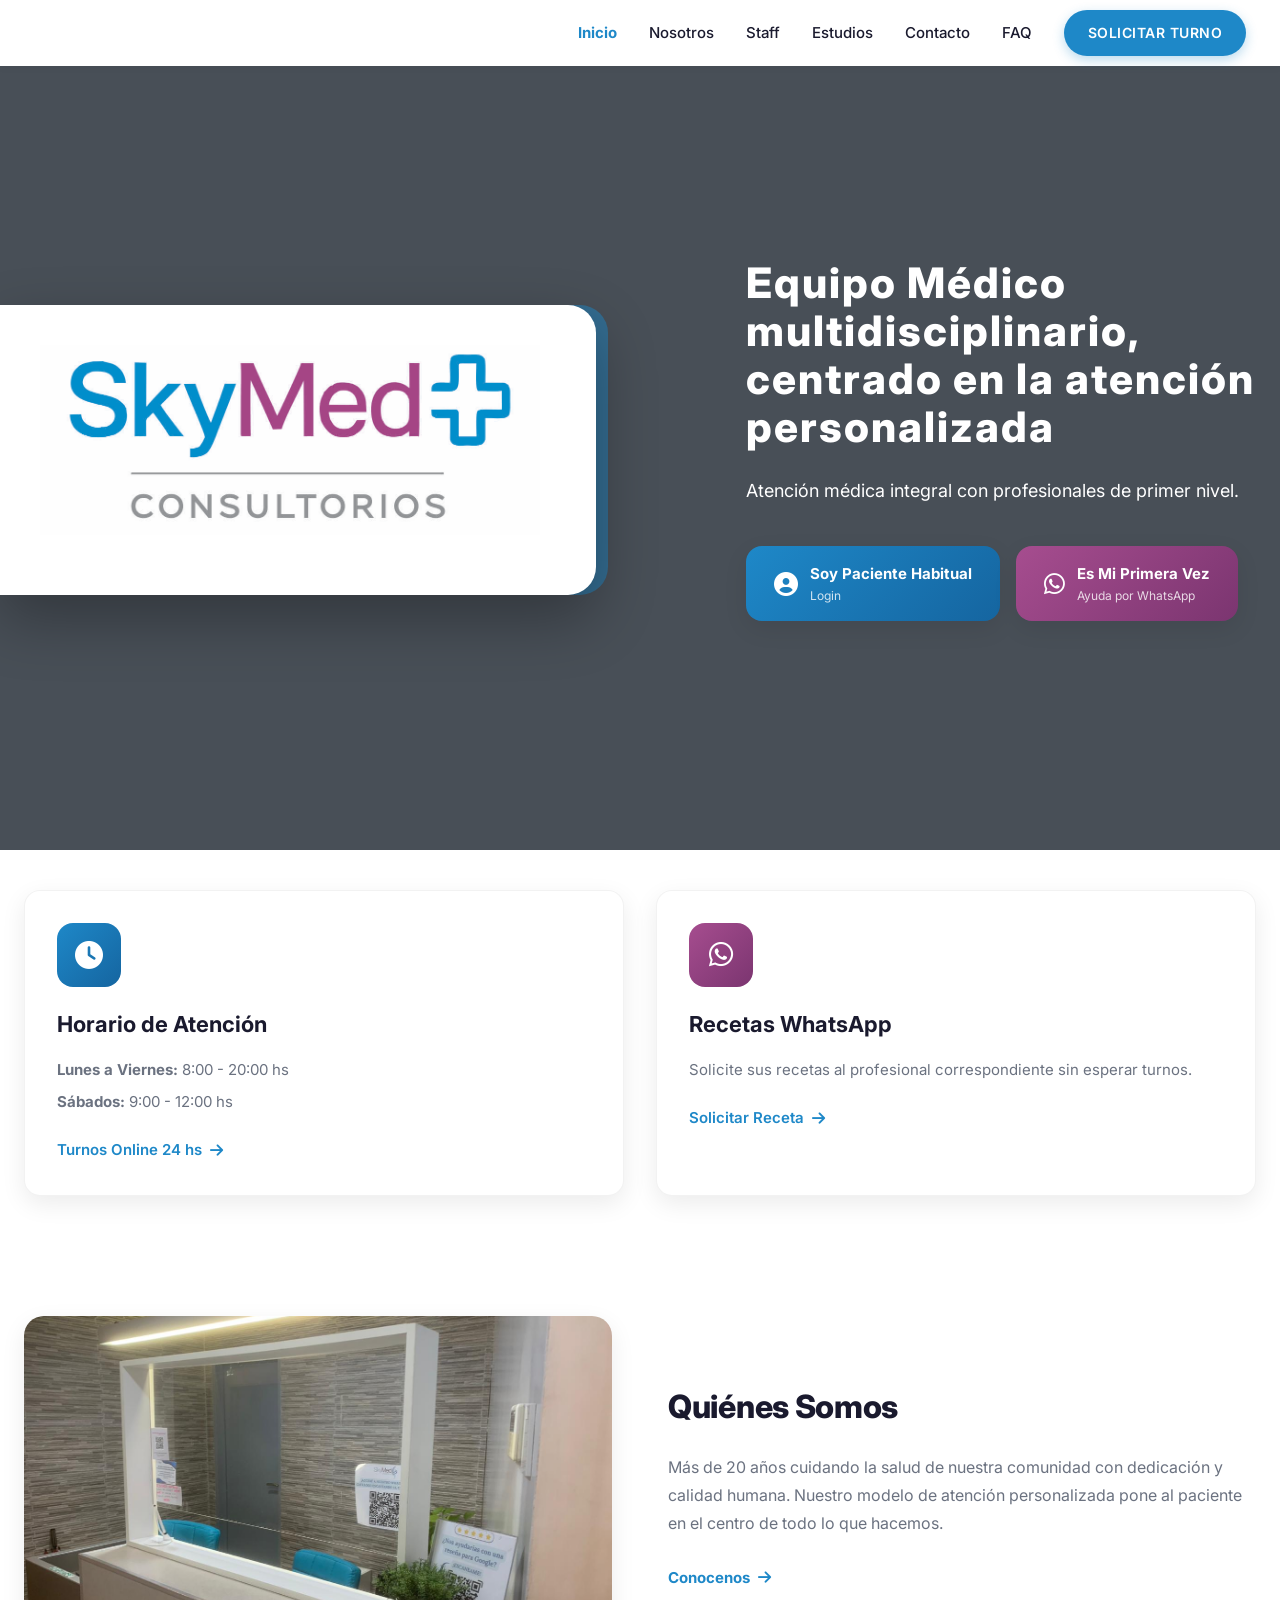
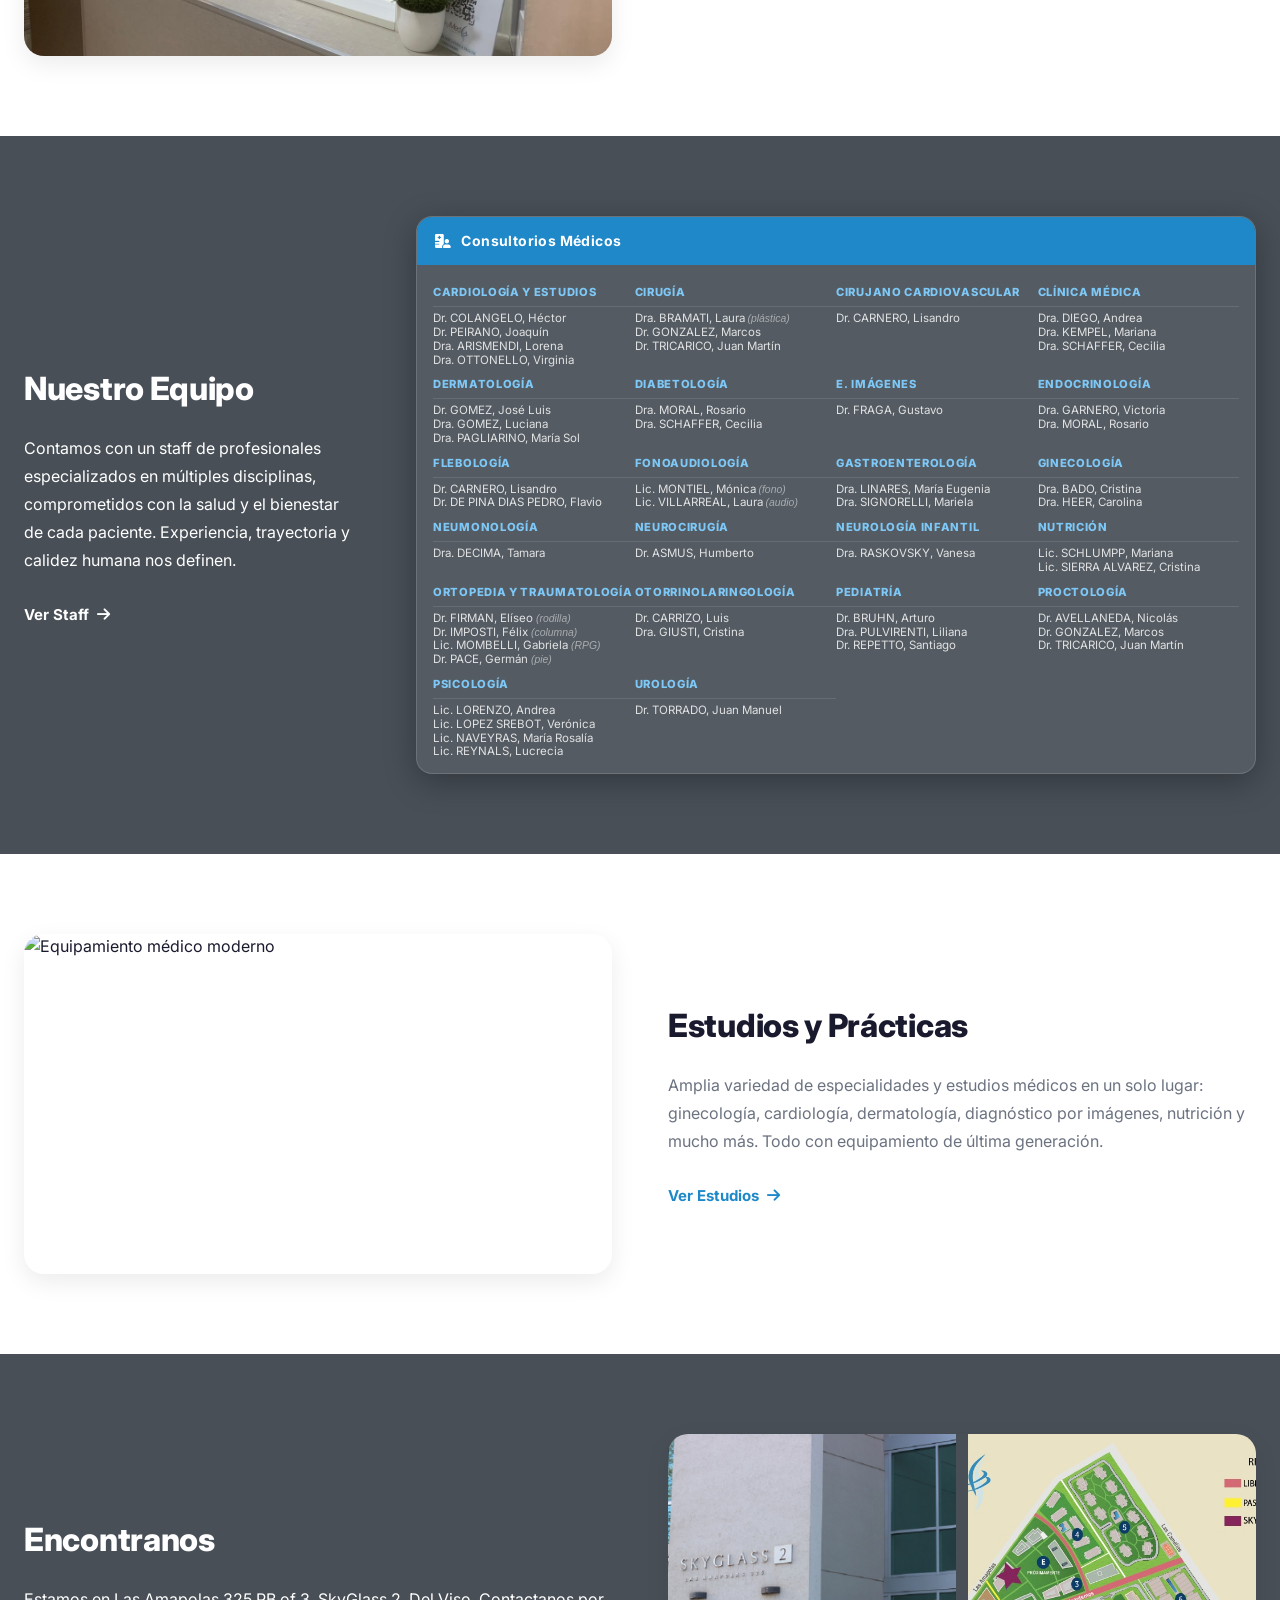
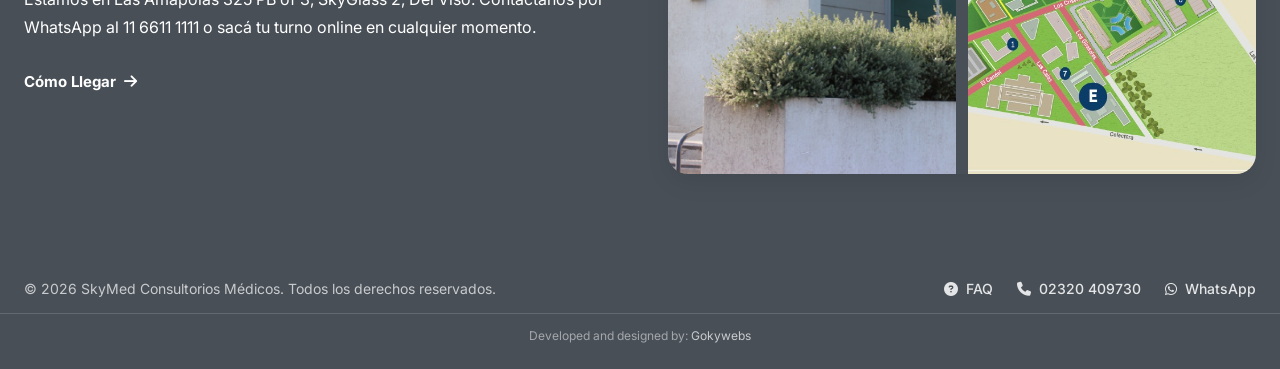
==== commit ab03f6a0: "terminada" ====
--- a/index.html
+++ b/index.html
@@ -67,7 +67,7 @@
                 </a>
             </div>
         </div>
-        <img src="images/consultorio.jpg" alt="" class="hero-person-img" aria-hidden="true">
+        
     </section>
 
     <!-- Info Cards Section -->
@@ -319,7 +319,7 @@
         <div class="container-fluid">
             <div class="index-section-wrapper index-section-wrapper--reverse">
                 <div class="index-section-img index-section-img--double">
-                    <img src="images/interior2.jpeg" alt="Consultorio SkyMed" loading="lazy">
+                    <img src="images/consultorio.jpg" alt="Consultorio SkyMed" loading="lazy">
                     <img src="images/mapita.jpeg" alt="Ubicación SkyMed" loading="lazy">
                 </div>
                 <div class="index-section-content">
--- a/css/style.css
+++ b/css/style.css
@@ -1058,9 +1058,9 @@
 }
 
 .staff-group[data-count="4"] { grid-column: span 4; }
-.staff-group[data-count="3"] { grid-column: span 3; }
-.staff-group[data-count="2"] { grid-column: span 2; }
-.staff-group[data-count="1"] { grid-column: span 1; }
+.staff-group[data-count="3"] { grid-column: span 4; }
+.staff-group[data-count="2"] { grid-column: span 4; }
+.staff-group[data-count="1"] { grid-column: span 4; }
 
 
 
@@ -1546,7 +1546,6 @@
     min-width: 0;
     border-radius: 20px;
     box-shadow: var(--shadow-md);
-    min-width: 1200px;
 }
 
 .index-section-img--double img {
